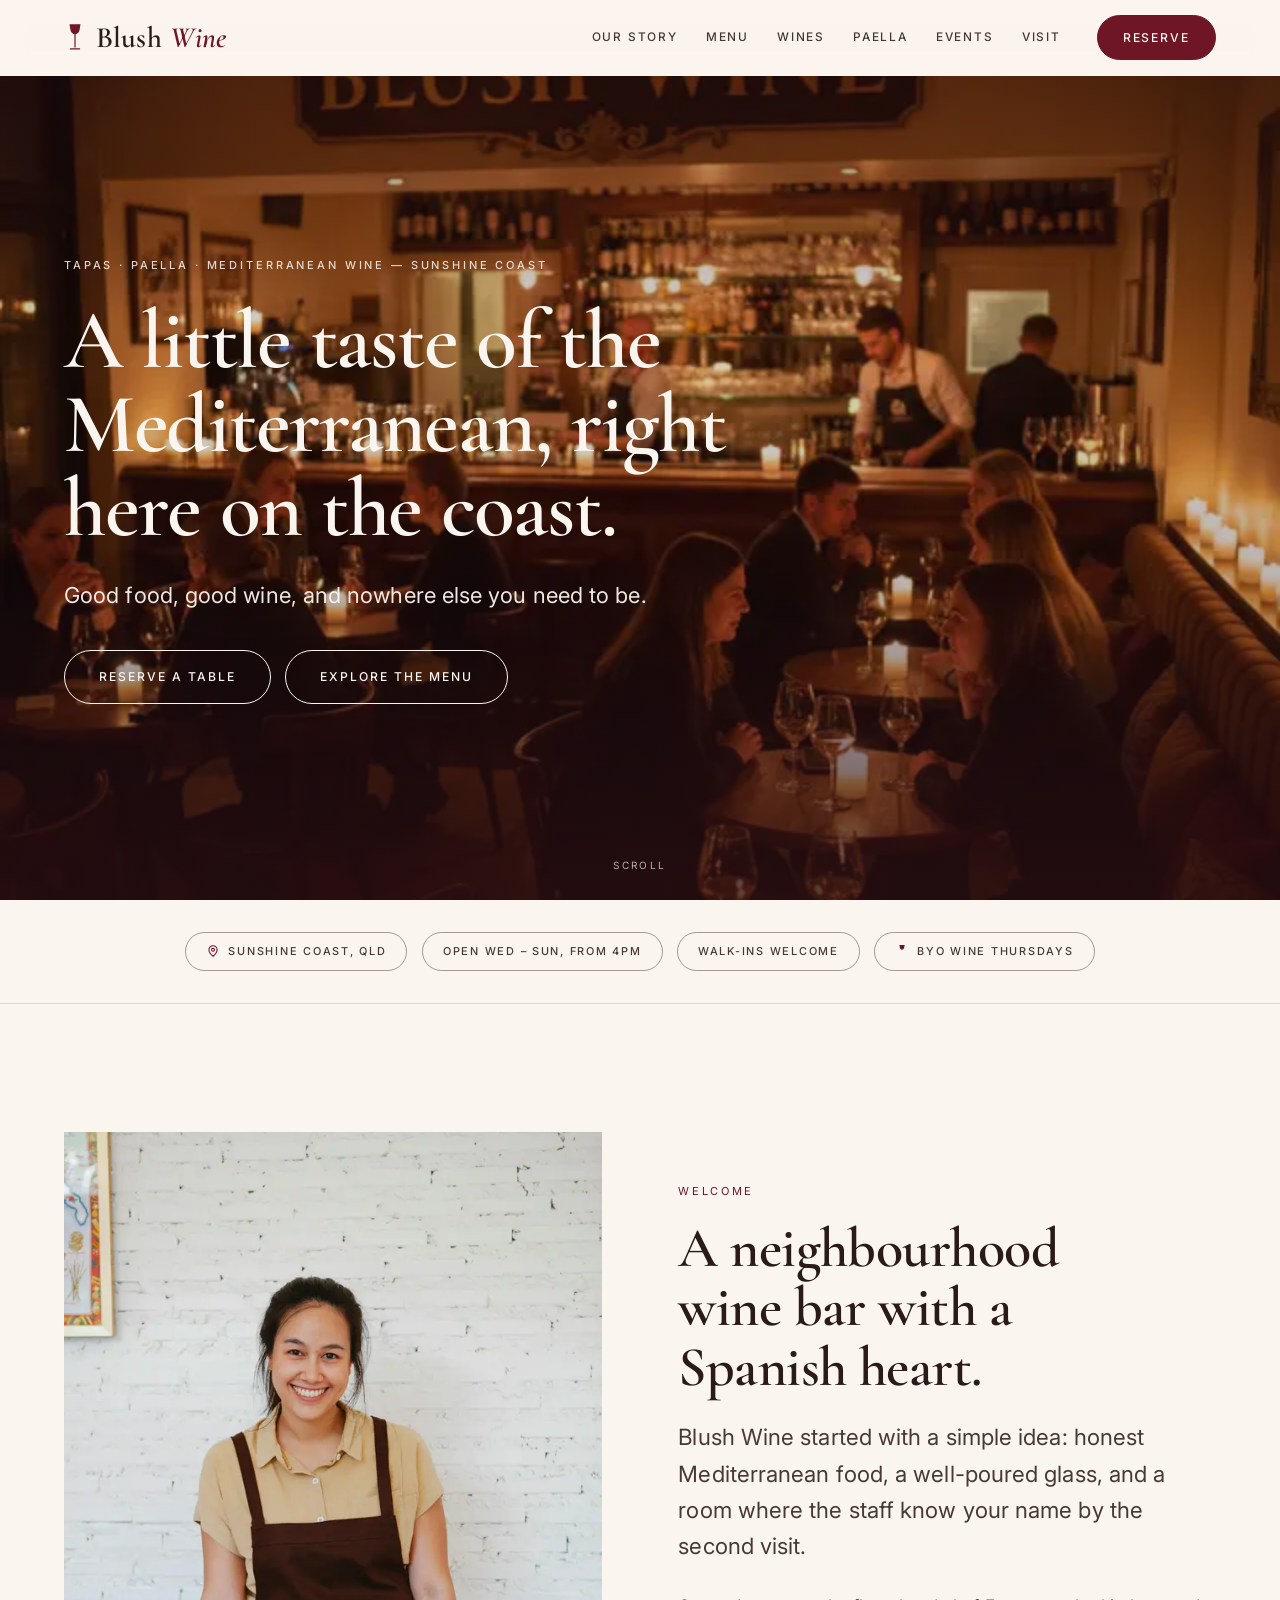
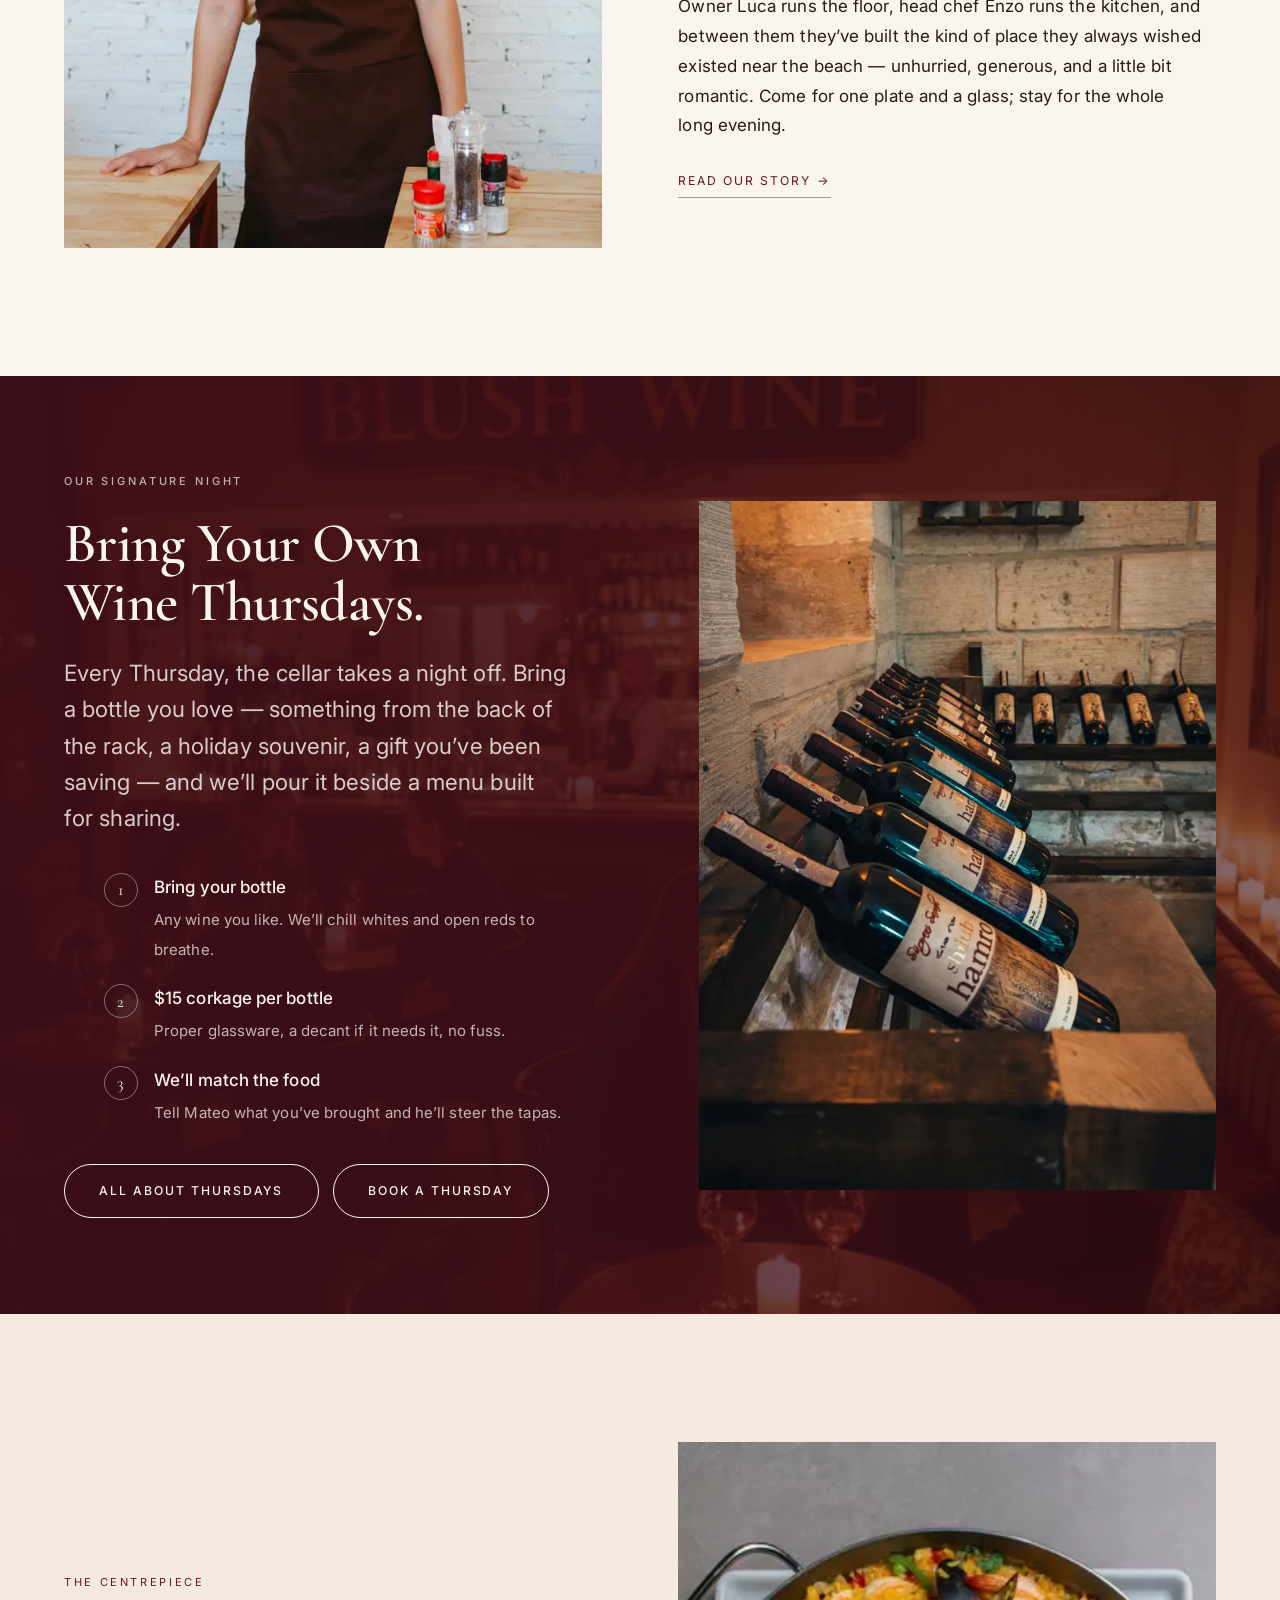
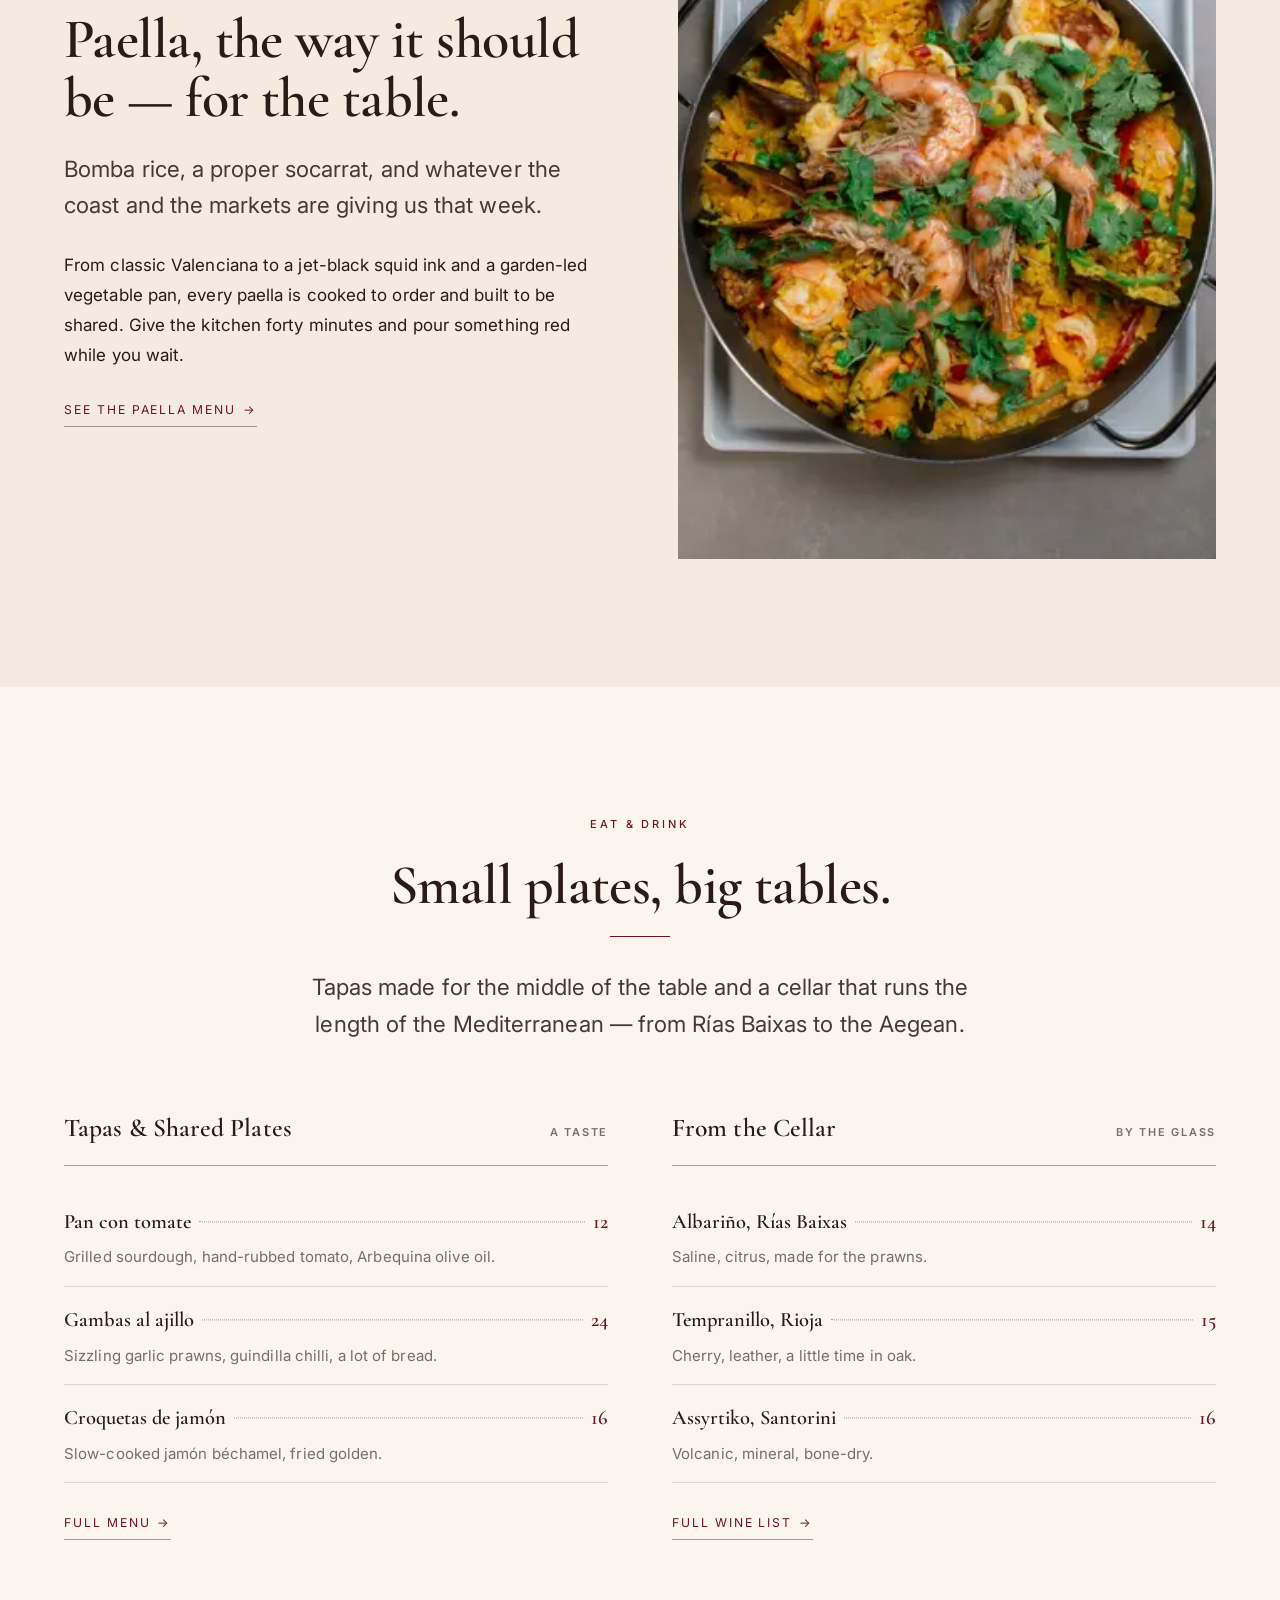
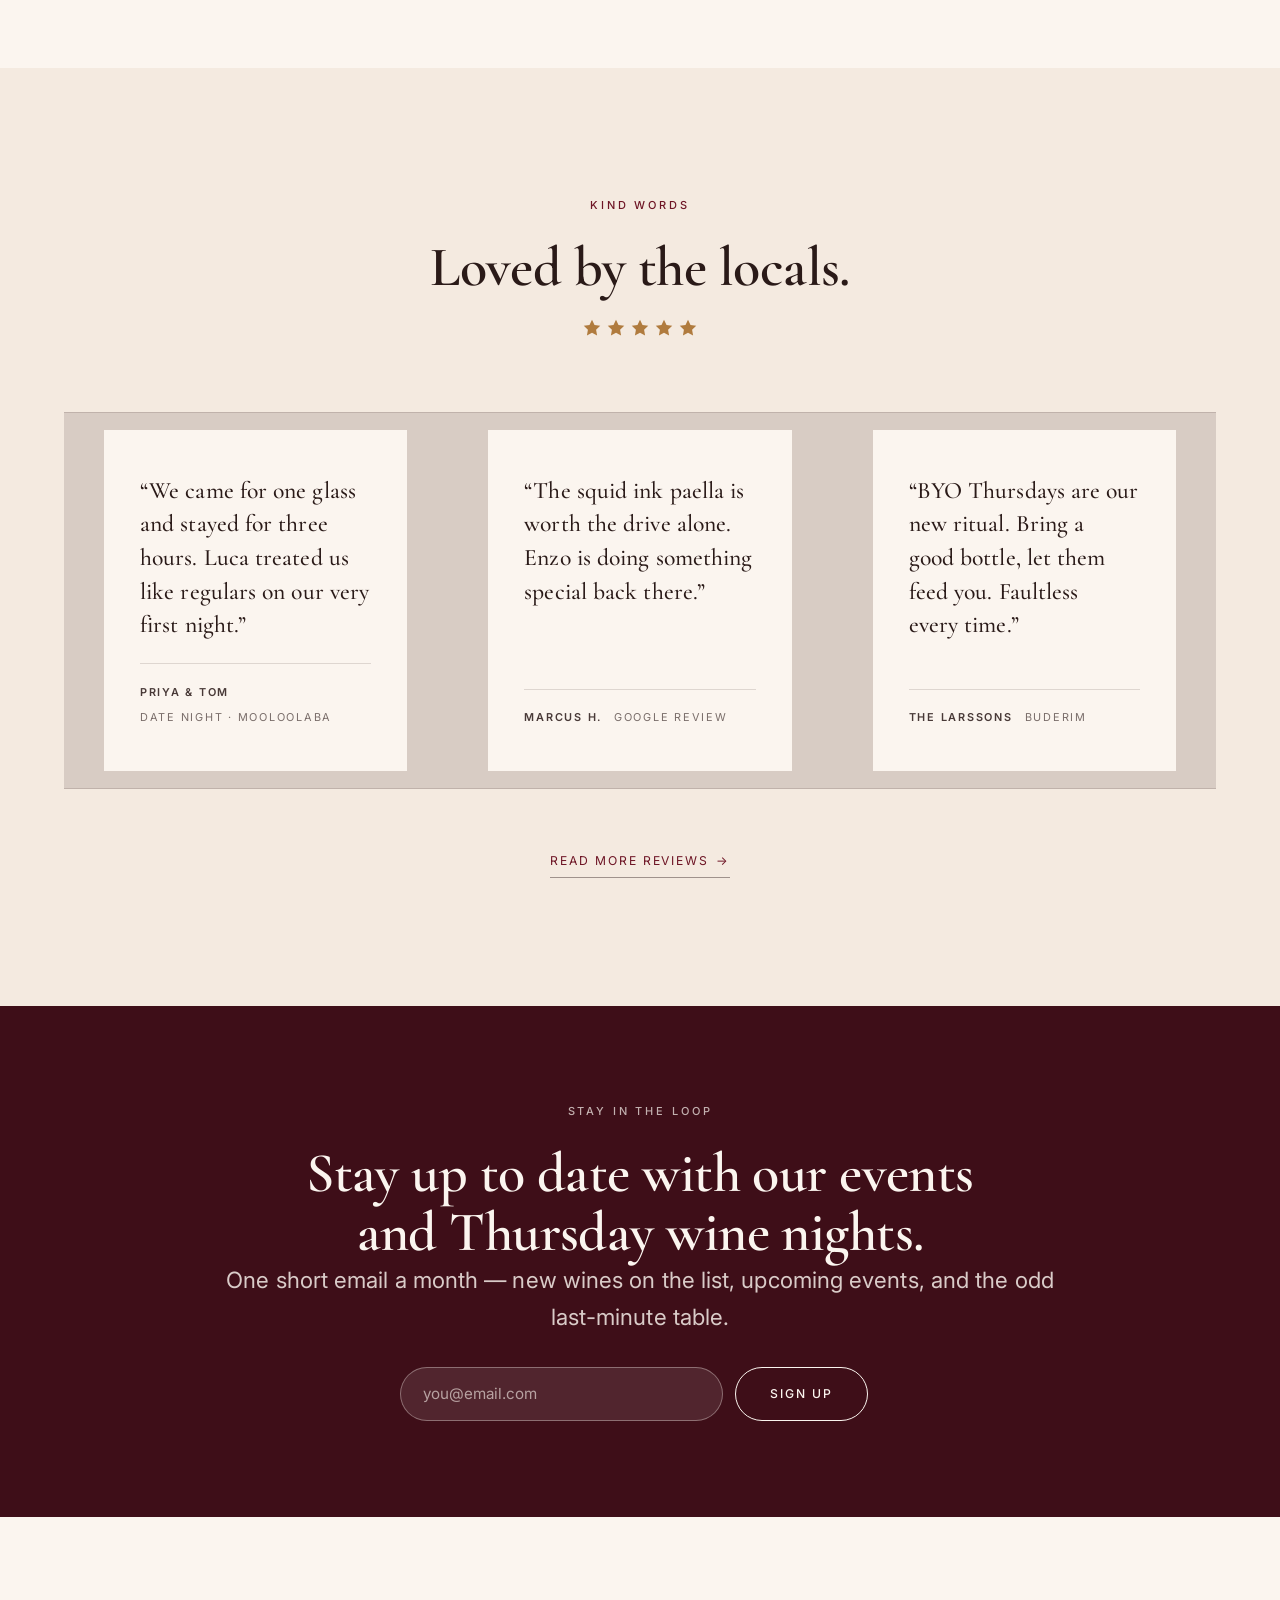
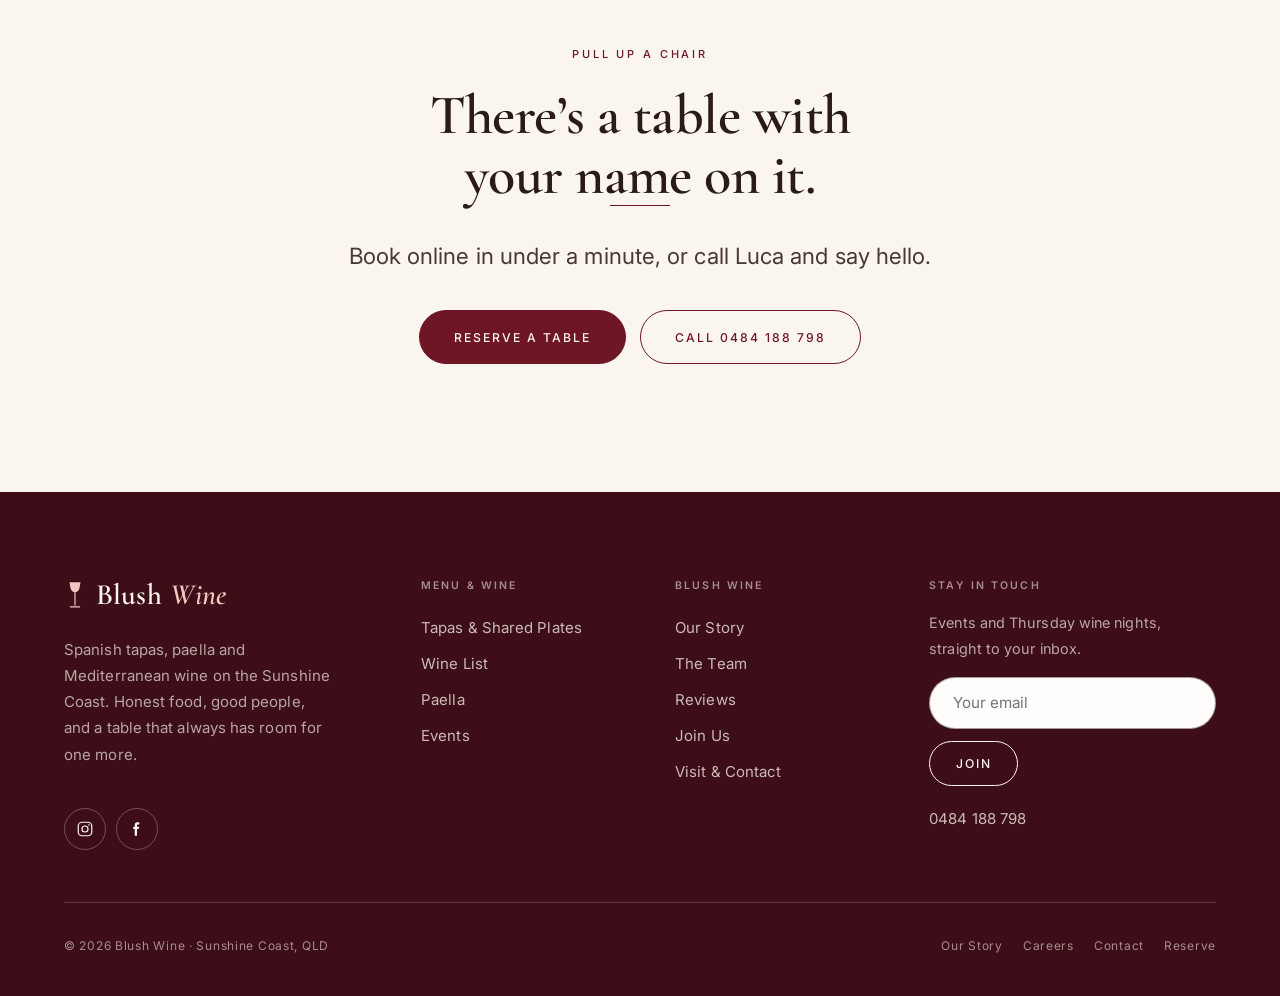
==== index.html @ fc41ee08 "Initial commit" ====
<!DOCTYPE html>
<html lang="en-AU">
<head>
<meta charset="utf-8">
<meta name="viewport" content="width=device-width, initial-scale=1">

<title>Blush Wine | Spanish Tapas, Paella &amp; Mediterranean Wine Bar — Sunshine Coast</title>
<meta name="description" content="Blush Wine is a Spanish tapas and paella wine bar on the Sunshine Coast, pouring Mediterranean wines. Long lunches, slow evenings, and Bring Your Own Wine Thursdays. Reserve a table.">
<meta name="keywords" content="Blush Wine, Spanish tapas Sunshine Coast, paella, wine bar, Mediterranean wine, BYO Thursdays, tapas bar">
<link rel="canonical" href="https://www.blushwine.com.au/">
<meta name="robots" content="index, follow, max-image-preview:large">
<meta name="theme-color" content="#FBF5EF">
<meta name="geo.region" content="AU-QLD">
<meta name="geo.placename" content="Sunshine Coast">

<meta property="og:type" content="restaurant">
<meta property="og:locale" content="en_AU">
<meta property="og:site_name" content="Blush Wine">
<meta property="og:title" content="Blush Wine | Spanish Tapas &amp; Mediterranean Wine — Sunshine Coast">
<meta property="og:description" content="Spanish tapas, paella and Mediterranean wine on the Sunshine Coast. Home of Bring Your Own Wine Thursdays.">
<meta property="og:url" content="https://www.blushwine.com.au/">
<meta property="og:image" content="https://www.blushwine.com.au/images/blushwine.webp">
<meta name="twitter:card" content="summary_large_image">

<link rel="icon" href="data:image/svg+xml,%3Csvg xmlns='http://www.w3.org/2000/svg' viewBox='0 0 32 32'%3E%3Crect width='32' height='32' fill='%236E1626'/%3E%3Ctext x='16' y='22' font-family='Georgia,serif' font-size='18' font-style='italic' fill='%23FBF5EF' text-anchor='middle'%3EB%3C/text%3E%3C/svg%3E">

<link rel="preconnect" href="https://fonts.googleapis.com">
<link rel="preconnect" href="https://fonts.gstatic.com" crossorigin>
<link rel="stylesheet" href="https://fonts.googleapis.com/css2?family=Cormorant+Garamond:ital,wght@0,400;0,500;0,600;1,500;1,600&family=Inter:wght@300;400;500&display=swap">
<link rel="stylesheet" href="css/style.css?v=1">
<link rel="preload" as="image" href="images/blushwine.webp">

<script type="application/ld+json">
{
  "@context": "https://schema.org",
  "@type": "Restaurant",
  "@id": "https://www.blushwine.com.au/#restaurant",
  "name": "Blush Wine",
  "description": "Spanish tapas and paella wine bar specialising in Mediterranean wines, on the Sunshine Coast.",
  "url": "https://www.blushwine.com.au/",
  "image": "https://www.blushwine.com.au/images/blushwine.webp",
  "servesCuisine": ["Spanish", "Tapas", "Mediterranean"],
  "telephone": "+61484188798",
  "priceRange": "$$",
  "acceptsReservations": "True",
  "address": {
    "@type": "PostalAddress",
    "addressLocality": "Sunshine Coast",
    "addressRegion": "QLD",
    "addressCountry": "AU"
  },
  "openingHoursSpecification": [
    { "@type": "OpeningHoursSpecification", "dayOfWeek": ["Wednesday","Thursday","Friday","Saturday","Sunday"], "opens": "16:00", "closes": "22:00" }
  ],
  "founder": { "@type": "Person", "name": "Luca" },
  "employee": [
    { "@type": "Person", "name": "Enzo", "jobTitle": "Head Chef" },
    { "@type": "Person", "name": "Mateo", "jobTitle": "Head Bartender & Sommelier" }
  ]
}
</script>
</head>
<body>

<a class="skip-link" href="#main">Skip to content</a>

<header class="header" data-header>
  <div class="header__inner">
    <a class="brand" href="index.html" aria-label="Blush Wine — home">
      <svg class="brand__glass" viewBox="0 0 24 32" fill="none" aria-hidden="true">
        <path d="M6 2h12l-1 6c-.6 3-2.6 5-5 5s-4.4-2-5-5L6 2z" fill="currentColor"/>
        <path d="M12 13v14M7 29h10" stroke="currentColor" stroke-width="1.3" stroke-linecap="round"/>
      </svg>
      <span class="brand__word">Blush <em>Wine</em></span>
    </a>
    <nav class="nav" aria-label="Primary">
      <a class="nav__link" href="story.html">Our Story</a>
      <a class="nav__link" href="menu.html">Menu</a>
      <a class="nav__link" href="wines.html">Wines</a>
      <a class="nav__link" href="paella.html">Paella</a>
      <a class="nav__link" href="events.html">Events</a>
      <a class="nav__link" href="contact.html">Visit</a>
      <a class="btn btn--solid btn--sm nav__cta" href="book.html">Reserve</a>
    </nav>
    <button class="burger" type="button" data-burger aria-expanded="false" aria-controls="drawer" aria-label="Open menu"><span></span><span></span><span></span></button>
  </div>
</header>

<div class="drawer" id="drawer" data-drawer aria-hidden="true">
  <nav class="drawer__nav" aria-label="Mobile navigation">
    <a class="drawer__link" href="index.html" aria-current="page">Home</a>
    <a class="drawer__link" href="story.html">Our Story</a>
    <a class="drawer__link" href="menu.html">Menu</a>
    <a class="drawer__link" href="wines.html">Wines</a>
    <a class="drawer__link" href="paella.html">Paella</a>
    <a class="drawer__link" href="events.html">Events</a>
    <a class="drawer__link" href="team.html">Team</a>
    <a class="drawer__link" href="reviews.html">Reviews</a>
    <a class="drawer__link" href="contact.html">Visit &amp; Contact</a>
    <a class="drawer__link" href="book.html">Reserve a table</a>
  </nav>
  <div class="drawer__foot">
    <a class="btn btn--solid" href="book.html">Reserve a table</a>
    <p class="drawer__meta">0484 188 798 · Sunshine Coast, QLD</p>
  </div>
</div>

<main id="main">

  <!-- HERO -->
  <section class="hero">
    <div class="hero__media"><img src="images/blushwine.webp" alt="The warm, candle-lit interior of Blush Wine on the Sunshine Coast" fetchpriority="high"></div>
    <div class="hero__veil"></div>
    <div class="hero__inner">
      <div class="wrap">
        <span class="eyebrow" data-reveal>Tapas · Paella · Mediterranean Wine — Sunshine Coast</span>
        <h1 class="h-display hero__title" data-reveal data-reveal-delay="80">A little taste of the Mediterranean, right here on the coast.</h1>
        <p class="hero__text" data-reveal data-reveal-delay="160">Good food, good wine, and nowhere else you need to be.</p>
        <div class="btn-row" data-reveal data-reveal-delay="240">
          <a class="btn btn--light" href="book.html">Reserve a table</a>
          <a class="btn btn--light" href="menu.html">Explore the menu</a>
        </div>
      </div>
    </div>
    <span class="hero__scroll">Scroll</span>
  </section>

  <!-- RIBBON -->
  <div class="ribbon">
    <div class="wrap">
      <ul class="ribbon__list">
        <li class="pill"><svg viewBox="0 0 24 24" fill="none" stroke="currentColor" stroke-width="1.8"><path d="M12 21s-7-5.7-7-11a7 7 0 0 1 14 0c0 5.3-7 11-7 11z"/><circle cx="12" cy="10" r="2.5"/></svg>Sunshine Coast, QLD</li>
        <li class="pill">Open Wed – Sun, from 4pm</li>
        <li class="pill">Walk-ins welcome</li>
        <li class="pill"><svg viewBox="0 0 24 32" fill="currentColor" aria-hidden="true"><path d="M6 2h12l-1 6c-.6 3-2.6 5-5 5s-4.4-2-5-5L6 2z"/></svg>BYO Wine Thursdays</li>
      </ul>
    </div>
  </div>

  <!-- INTRO EDITORIAL -->
  <section class="section">
    <div class="wrap">
      <div class="editorial">
        <div class="editorial__media" data-reveal><img src="images/avafoh.webp" alt="A relaxed evening service at Blush Wine, glasses poured and plates shared"></div>
        <div class="editorial__body" data-reveal data-reveal-delay="120">
          <span class="editorial__index">Welcome</span>
          <h2 class="h-section">A neighbourhood wine bar with a Spanish heart.</h2>
          <p class="lead">Blush Wine started with a simple idea: honest Mediterranean food, a well-poured glass, and a room where the staff know your name by the second visit.</p>
          <p>Owner Luca runs the floor, head chef Enzo runs the kitchen, and between them they’ve built the kind of place they always wished existed near the beach — unhurried, generous, and a little bit romantic. Come for one plate and a glass; stay for the whole long evening.</p>
          <p style="margin-top:1.5rem"><a class="tlink" href="story.html">Read our story <span class="arrow">→</span></a></p>
        </div>
      </div>
    </div>
  </section>

  <!-- THURSDAY BAND -->
  <section class="band">
    <div class="band__media"><img src="images/blushwine.webp" alt=""></div>
    <div class="band__veil"></div>
    <div class="wrap band__inner">
      <div class="feature-split">
        <div class="feature-split__body" data-reveal>
          <span class="eyebrow">Our signature night</span>
          <h2 class="h-section">Bring Your Own Wine Thursdays.</h2>
          <p class="lead">Every Thursday, the cellar takes a night off. Bring a bottle you love — something from the back of the rack, a holiday souvenir, a gift you’ve been saving — and we’ll pour it beside a menu built for sharing.</p>
          <ol class="how">
            <li><span class="how__n">1</span><span class="how__t"><strong>Bring your bottle</strong><span>Any wine you like. We’ll chill whites and open reds to breathe.</span></span></li>
            <li><span class="how__n">2</span><span class="how__t"><strong>$15 corkage per bottle</strong><span>Proper glassware, a decant if it needs it, no fuss.</span></span></li>
            <li><span class="how__n">3</span><span class="how__t"><strong>We’ll match the food</strong><span>Tell Mateo what you’ve brought and he’ll steer the tapas.</span></span></li>
          </ol>
          <div class="btn-row" style="margin-top:2.25rem"><a class="btn btn--light" href="events.html">All about Thursdays</a><a class="btn btn--light" href="book.html">Book a Thursday</a></div>
        </div>
        <div data-reveal data-reveal-delay="120">
          <div class="editorial__media"><img src="images/wineoptions.webp" alt="A selection of Mediterranean wines by the glass and bottle at Blush Wine" style="aspect-ratio:3/4;object-fit:cover"></div>
        </div>
      </div>
    </div>
  </section>

  <!-- PAELLA EDITORIAL -->
  <section class="section section--sink">
    <div class="wrap">
      <div class="editorial editorial--flip">
        <div class="editorial__media" data-reveal><img src="images/spanishpaella.webp" alt="A pan of golden Spanish paella fresh from the fire at Blush Wine"></div>
        <div class="editorial__body" data-reveal data-reveal-delay="120">
          <span class="editorial__index">The centrepiece</span>
          <h2 class="h-section">Paella, the way it should be — for the table.</h2>
          <p class="lead">Bomba rice, a proper socarrat, and whatever the coast and the markets are giving us that week.</p>
          <p>From classic Valenciana to a jet-black squid ink and a garden-led vegetable pan, every paella is cooked to order and built to be shared. Give the kitchen forty minutes and pour something red while you wait.</p>
          <p style="margin-top:1.5rem"><a class="tlink" href="paella.html">See the paella menu <span class="arrow">→</span></a></p>
        </div>
      </div>
    </div>
  </section>

  <!-- MENU + WINE TEASER -->
  <section class="section">
    <div class="wrap">
      <div class="sec-head sec-head--center" data-reveal>
        <span class="eyebrow">Eat &amp; drink</span>
        <h2 class="h-section">Small plates, big tables.</h2>
        <hr class="rule">
        <p class="lead" style="margin-inline:auto">Tapas made for the middle of the table and a cellar that runs the length of the Mediterranean — from Rías Baixas to the Aegean.</p>
      </div>
      <div class="menu-cols">
        <div data-reveal>
          <div class="menu-group__head">Tapas &amp; Shared Plates <span class="menu-group__note">A taste</span></div>
          <div class="dish"><div class="dish__top"><span class="dish__name">Pan con tomate</span><span class="dish__dots"></span><span class="dish__price">12</span></div><p class="dish__desc">Grilled sourdough, hand-rubbed tomato, Arbequina olive oil.</p></div>
          <div class="dish"><div class="dish__top"><span class="dish__name">Gambas al ajillo</span><span class="dish__dots"></span><span class="dish__price">24</span></div><p class="dish__desc">Sizzling garlic prawns, guindilla chilli, a lot of bread.</p></div>
          <div class="dish"><div class="dish__top"><span class="dish__name">Croquetas de jamón</span><span class="dish__dots"></span><span class="dish__price">16</span></div><p class="dish__desc">Slow-cooked jamón béchamel, fried golden.</p></div>
          <p style="margin-top:1.5rem"><a class="tlink" href="menu.html">Full menu <span class="arrow">→</span></a></p>
        </div>
        <div data-reveal data-reveal-delay="120">
          <div class="menu-group__head">From the Cellar <span class="menu-group__note">By the glass</span></div>
          <div class="dish"><div class="dish__top"><span class="dish__name">Albariño, Rías Baixas</span><span class="dish__dots"></span><span class="dish__price">14</span></div><p class="dish__desc">Saline, citrus, made for the prawns.</p></div>
          <div class="dish"><div class="dish__top"><span class="dish__name">Tempranillo, Rioja</span><span class="dish__dots"></span><span class="dish__price">15</span></div><p class="dish__desc">Cherry, leather, a little time in oak.</p></div>
          <div class="dish"><div class="dish__top"><span class="dish__name">Assyrtiko, Santorini</span><span class="dish__dots"></span><span class="dish__price">16</span></div><p class="dish__desc">Volcanic, mineral, bone-dry.</p></div>
          <p style="margin-top:1.5rem"><a class="tlink" href="wines.html">Full wine list <span class="arrow">→</span></a></p>
        </div>
      </div>
    </div>
  </section>

  <!-- REVIEWS TEASER -->
  <section class="section section--sink">
    <div class="wrap">
      <div class="sec-head sec-head--center" data-reveal>
        <span class="eyebrow">Kind words</span>
        <h2 class="h-section">Loved by the locals.</h2>
        <div class="stars" aria-label="Rated 4.9 out of 5" style="justify-content:center">
          <svg viewBox="0 0 24 24" fill="currentColor"><path d="M12 2l3 6.3 6.9.9-5 4.8 1.2 6.9L12 17.8 5.9 20.9 7.1 14l-5-4.8 6.9-.9z"/></svg>
          <svg viewBox="0 0 24 24" fill="currentColor"><path d="M12 2l3 6.3 6.9.9-5 4.8 1.2 6.9L12 17.8 5.9 20.9 7.1 14l-5-4.8 6.9-.9z"/></svg>
          <svg viewBox="0 0 24 24" fill="currentColor"><path d="M12 2l3 6.3 6.9.9-5 4.8 1.2 6.9L12 17.8 5.9 20.9 7.1 14l-5-4.8 6.9-.9z"/></svg>
          <svg viewBox="0 0 24 24" fill="currentColor"><path d="M12 2l3 6.3 6.9.9-5 4.8 1.2 6.9L12 17.8 5.9 20.9 7.1 14l-5-4.8 6.9-.9z"/></svg>
          <svg viewBox="0 0 24 24" fill="currentColor"><path d="M12 2l3 6.3 6.9.9-5 4.8 1.2 6.9L12 17.8 5.9 20.9 7.1 14l-5-4.8 6.9-.9z"/></svg>
        </div>
      </div>
      <div class="reviews">
        <blockquote class="review" data-reveal>
          <p class="review__text">“We came for one glass and stayed for three hours. Luca treated us like regulars on our very first night.”</p>
          <div class="review__meta"><strong>Priya &amp; Tom</strong><span>Date night · Mooloolaba</span></div>
        </blockquote>
        <blockquote class="review" data-reveal data-reveal-delay="100">
          <p class="review__text">“The squid ink paella is worth the drive alone. Enzo is doing something special back there.”</p>
          <div class="review__meta"><strong>Marcus H.</strong><span>Google review</span></div>
        </blockquote>
        <blockquote class="review" data-reveal data-reveal-delay="200">
          <p class="review__text">“BYO Thursdays are our new ritual. Bring a good bottle, let them feed you. Faultless every time.”</p>
          <div class="review__meta"><strong>The Larssons</strong><span>Buderim</span></div>
        </blockquote>
      </div>
      <div style="text-align:center;margin-top:clamp(2.5rem,5vw,3.5rem)" data-reveal><a class="tlink" href="reviews.html">Read more reviews <span class="arrow">→</span></a></div>
    </div>
  </section>

  <!-- NEWSLETTER BAND -->
  <section class="band">
    <div class="wrap band__inner">
      <div class="newsletter" data-reveal>
        <span class="eyebrow">Stay in the loop</span>
        <h2 class="h-section">Stay up to date with our events and Thursday wine nights.</h2>
        <p class="lead" style="margin-inline:auto">One short email a month — new wines on the list, upcoming events, and the odd last-minute table.</p>
        <form class="newsletter__form" data-newsletter novalidate>
          <input type="email" required placeholder="you@email.com" aria-label="Email address">
          <button class="btn btn--light" type="submit">Sign up</button>
          <p class="newsletter__msg" data-newsletter-msg role="status"></p>
        </form>
      </div>
    </div>
  </section>

  <!-- FINAL CTA -->
  <section class="section cta-final">
    <div class="wrap wrap--narrow" data-reveal>
      <span class="eyebrow">Pull up a chair</span>
      <h2 class="h-section">There’s a table with your name on it.</h2>
      <hr class="rule" style="margin-inline:auto">
      <p class="lead" style="margin-inline:auto;margin-bottom:2.25rem">Book online in under a minute, or call Luca and say hello.</p>
      <div class="btn-row"><a class="btn btn--solid" href="book.html">Reserve a table</a><a class="btn" href="tel:0484188798">Call 0484 188 798</a></div>
    </div>
  </section>

</main>

<footer class="footer">
  <div class="wrap">
    <div class="footer__top">
      <div class="footer__brand">
        <a class="brand" href="index.html" aria-label="Blush Wine — home">
          <svg class="brand__glass" viewBox="0 0 24 32" fill="none" aria-hidden="true"><path d="M6 2h12l-1 6c-.6 3-2.6 5-5 5s-4.4-2-5-5L6 2z" fill="currentColor"/><path d="M12 13v14M7 29h10" stroke="currentColor" stroke-width="1.3" stroke-linecap="round"/></svg>
          <span class="brand__word">Blush <em>Wine</em></span>
        </a>
        <p>Spanish tapas, paella and Mediterranean wine on the Sunshine Coast. Honest food, good people, and a table that always has room for one more.</p>
        <div class="socials" style="margin-top:1.35rem">
          <a href="https://instagram.com/blushwine" target="_blank" rel="noopener" aria-label="Blush Wine on Instagram"><svg viewBox="0 0 24 24" fill="none" stroke="currentColor" stroke-width="1.6"><rect x="3" y="3" width="18" height="18" rx="5"/><circle cx="12" cy="12" r="4"/><circle cx="17.3" cy="6.7" r="1.1" fill="currentColor" stroke="none"/></svg></a>
          <a href="https://facebook.com/blushwine" target="_blank" rel="noopener" aria-label="Blush Wine on Facebook"><svg viewBox="0 0 24 24" fill="currentColor"><path d="M15 3h-2.5C10 3 9 4.6 9 6.5V9H7v3h2v9h3v-9h2.4l.6-3H12V6.8c0-.6.3-.8.9-.8H15V3z"/></svg></a>
        </div>
      </div>
      <div class="footer__col">
        <h2>Menu &amp; Wine</h2>
        <ul>
          <li><a href="menu.html">Tapas &amp; Shared Plates</a></li>
          <li><a href="wines.html">Wine List</a></li>
          <li><a href="paella.html">Paella</a></li>
          <li><a href="events.html">Events</a></li>
        </ul>
      </div>
      <div class="footer__col">
        <h2>Blush Wine</h2>
        <ul>
          <li><a href="story.html">Our Story</a></li>
          <li><a href="team.html">The Team</a></li>
          <li><a href="reviews.html">Reviews</a></li>
          <li><a href="careers.html">Join Us</a></li>
          <li><a href="contact.html">Visit &amp; Contact</a></li>
        </ul>
      </div>
      <div class="footer__col">
        <h2>Stay in touch</h2>
        <p style="color:rgba(251,245,239,0.66);font-size:0.9rem;margin-bottom:1rem">Events and Thursday wine nights, straight to your inbox.</p>
        <form class="newsletter__form" data-newsletter novalidate style="margin:0;max-width:none;justify-content:flex-start">
          <input type="email" required placeholder="Your email" aria-label="Email address">
          <button class="btn btn--light btn--sm" type="submit">Join</button>
          <p class="newsletter__msg" data-newsletter-msg role="status"></p>
        </form>
        <p style="margin-top:1.25rem"><a href="tel:0484188798">0484 188 798</a></p>
      </div>
    </div>
    <div class="footer__bottom">
      <span>© 2026 Blush Wine · Sunshine Coast, QLD</span>
      <ul>
        <li><a href="story.html">Our Story</a></li>
        <li><a href="careers.html">Careers</a></li>
        <li><a href="contact.html">Contact</a></li>
        <li><a href="book.html">Reserve</a></li>
      </ul>
    </div>
  </div>
</footer>

<script src="js/main.js"></script>
</body>
</html>
---- css/style.css ----
/* ==========================================================================
   Blush Wine — Sunshine Coast
   Editorial / magazine design system.
   Ground: warm blush-cream. Ink: deep espresso. Accent: deep wine burgundy.
   Display: Cormorant Garamond (serif). Body: Inter (sans).
   ========================================================================== */

/* --------------------------------------------------------------- Tokens -- */
:root {
  --bg:            #FBF5EF;   /* warm blush cream */
  --bg-sink:       #F4EAE0;   /* raised / alternating band */
  --card:          #FFFDFB;

  --ink:           #2A1A18;   /* warm espresso — body/headlines */
  --ink-soft:      rgba(42, 26, 24, 0.86);
  --ink-mute:      rgba(42, 26, 24, 0.62);

  --wine:          #6E1626;   /* deep burgundy — primary accent */
  --wine-deep:     #3E0E18;   /* footer / dark bands */
  --wine-soft:     rgba(110, 22, 38, 0.90);
  --gold:          #B07B3E;   /* restrained warm secondary */

  --line:          rgba(42, 26, 24, 0.14);
  --line-strong:   rgba(42, 26, 24, 0.42);
  --veil:          251, 245, 239;

  --font-display: 'Cormorant Garamond', 'Georgia', 'Times New Roman', serif;
  --font-body:    'Inter', 'Segoe UI', -apple-system, BlinkMacSystemFont, Helvetica, Arial, sans-serif;

  --header-h: 62px;
  --gutter: clamp(1.25rem, 5vw, 4rem);
  --measure: 1280px;

  --space-section: clamp(4.5rem, 10vw, 9rem);
  --space-block:   clamp(2.5rem, 6vw, 5rem);

  --ease: cubic-bezier(0.22, 0.61, 0.36, 1);
}

@media (min-width: 900px) {
  :root { --header-h: 76px; }
}

/* ---------------------------------------------------------------- Reset -- */
*, *::before, *::after { box-sizing: border-box; }

html { -webkit-text-size-adjust: 100%; scroll-behavior: smooth; }

body {
  margin: 0;
  background: var(--bg);
  color: var(--ink);
  font-family: var(--font-body);
  font-weight: 400;
  font-size: clamp(1rem, 0.96rem + 0.2vw, 1.0625rem);
  line-height: 1.75;
  letter-spacing: 0.005em;
  -webkit-font-smoothing: antialiased;
  -moz-osx-font-smoothing: grayscale;
  overflow-x: hidden;
}

img, svg, iframe { display: block; max-width: 100%; }
img { height: auto; }

/* Establish a BFC so a first child's top margin (e.g. the hero's header offset)
   applies as spacing instead of collapsing through to the page. */
main { display: flow-root; }

h1, h2, h3, h4 {
  font-family: var(--font-display);
  font-weight: 600;
  line-height: 1.06;
  letter-spacing: -0.01em;
  margin: 0;
  text-wrap: balance;
}

p { margin: 0 0 1.25em; text-wrap: pretty; }
p:last-child { margin-bottom: 0; }

a { color: inherit; }
ul { margin: 0; padding: 0; list-style: none; }
button { font: inherit; color: inherit; }

:focus-visible { outline: 2px solid var(--wine); outline-offset: 3px; border-radius: 2px; }
::selection { background: var(--wine); color: var(--bg); }

/* ------------------------------------------------------------- Utility --- */
.wrap { width: 100%; max-width: var(--measure); margin-inline: auto; padding-inline: var(--gutter); }
.wrap--narrow { max-width: 860px; }
.wrap--mid { max-width: 1040px; }

.section { padding-block: var(--space-section); }
.section--sink { background: var(--bg-sink); }
.section--tight { padding-block: var(--space-block); }

.skip-link {
  position: absolute; left: 1rem; top: -100px; z-index: 200;
  background: var(--wine); color: var(--bg);
  padding: 0.75rem 1.25rem; font-size: 0.8rem; letter-spacing: 0.14em;
  text-transform: uppercase; text-decoration: none; transition: top 0.2s var(--ease);
}
.skip-link:focus { top: 1rem; }

.visually-hidden {
  position: absolute !important; width: 1px; height: 1px;
  padding: 0; margin: -1px; overflow: hidden; clip: rect(0 0 0 0);
  white-space: nowrap; border: 0;
}

/* ------------------------------------------------------------ Typography -- */
.eyebrow {
  font-family: var(--font-body);
  font-size: 0.6875rem; font-weight: 500; letter-spacing: 0.26em;
  text-transform: uppercase; color: var(--wine); margin: 0 0 1.4rem; display: block;
}

.h-display { font-size: clamp(2.875rem, 1.2rem + 5.8vw, 5.25rem); font-weight: 600; letter-spacing: -0.015em; line-height: 1.0; }
.h-page    { font-size: clamp(2.6rem, 1.6rem + 4.2vw, 5rem); letter-spacing: -0.01em; }
.h-section { font-size: clamp(2.1rem, 1.3rem + 2.8vw, 3.5rem); letter-spacing: -0.01em; }
.h-card    { font-size: clamp(1.5rem, 1.2rem + 1vw, 2rem); font-weight: 600; }

.lead {
  font-size: clamp(1.125rem, 1rem + 0.5vw, 1.4rem);
  font-weight: 400; line-height: 1.62; color: var(--ink-soft); max-width: 60ch;
}
.serif-lead {
  font-family: var(--font-display); font-weight: 500;
  font-size: clamp(1.4rem, 1.1rem + 1.4vw, 2rem); line-height: 1.4;
  letter-spacing: -0.005em; color: var(--ink); max-width: 30ch;
}

.rule { width: 60px; height: 1px; background: var(--wine); border: 0; margin: 0 0 2rem; }

/* --------------------------------------------------------------- Buttons -- */
.btn {
  --btn-ink: var(--wine);
  display: inline-flex; align-items: center; justify-content: center; gap: 0.7em;
  min-height: 52px; padding: 0.95rem 2.15rem;
  border: 1px solid var(--btn-ink); border-radius: 999px;
  background: transparent; color: var(--btn-ink);
  font-family: var(--font-body); font-size: 0.76rem; font-weight: 500;
  letter-spacing: 0.16em; text-transform: uppercase; text-decoration: none;
  cursor: pointer;
  transition: background-color 0.35s var(--ease), color 0.35s var(--ease),
              border-color 0.35s var(--ease), transform 0.35s var(--ease);
}
.btn:hover, .btn:focus-visible { background: var(--btn-ink); color: var(--bg); transform: translateY(-1px); }

.btn--solid { background: var(--wine); color: var(--bg); }
.btn--solid:hover, .btn--solid:focus-visible { background: transparent; color: var(--wine); }

.btn--light { --btn-ink: #FBF5EF; }
.btn--light:hover, .btn--light:focus-visible { background: var(--bg); color: var(--wine); }

.btn--sm { min-height: 44px; padding: 0.7rem 1.6rem; }

.btn-row { display: flex; flex-wrap: wrap; gap: 0.875rem; }

.tlink {
  display: inline-flex; align-items: center; gap: 0.55em; text-decoration: none;
  font-size: 0.76rem; letter-spacing: 0.16em; text-transform: uppercase;
  padding-bottom: 0.35rem; border-bottom: 1px solid var(--line-strong);
  transition: border-color 0.3s var(--ease), gap 0.3s var(--ease); color: var(--wine);
}
.tlink:hover, .tlink:focus-visible { border-color: var(--wine); gap: 0.9em; }
.tlink .arrow { transition: transform 0.3s var(--ease); }
.tlink:hover .arrow { transform: translateX(3px); }

/* ------------------------------------------------------------- Brand mark - */
.brand { text-decoration: none; display: inline-flex; align-items: center; gap: 0.6rem; line-height: 1; }
.brand__glass { width: 22px; height: 30px; flex: none; color: var(--wine); }
.brand__word {
  font-family: var(--font-display); font-weight: 600;
  font-size: clamp(1.5rem, 1.2rem + 0.8vw, 1.85rem);
  letter-spacing: 0.01em; color: var(--ink); display: inline-flex; align-items: baseline; gap: 0.28em;
}
.brand__word em { font-style: italic; color: var(--wine); font-weight: 600; }

/* ---------------------------------------------------------------- Header -- */
.header {
  position: fixed; inset: 0 0 auto 0; z-index: 100; height: var(--header-h);
  display: flex; align-items: center;
  background: rgba(var(--veil), 0.82);
  backdrop-filter: saturate(180%) blur(14px); -webkit-backdrop-filter: saturate(180%) blur(14px);
  border-bottom: 1px solid transparent;
  transition: border-color 0.4s var(--ease), background-color 0.4s var(--ease);
}
.header.is-stuck { border-bottom-color: var(--line); background: rgba(var(--veil), 0.95); }
.header__inner {
  width: 100%; max-width: var(--measure); margin-inline: auto; padding-inline: var(--gutter);
  display: flex; align-items: center; justify-content: space-between; gap: 2rem;
}

.nav { display: none; }
@media (min-width: 1040px) { .nav { display: flex; align-items: center; gap: clamp(1.25rem, 2.2vw, 2.25rem); } }

.nav__link {
  position: relative; text-decoration: none; font-size: 0.74rem; font-weight: 500;
  letter-spacing: 0.15em; text-transform: uppercase; color: var(--ink-soft);
  padding-block: 0.4rem; transition: color 0.3s var(--ease); white-space: nowrap;
}
.nav__link::after {
  content: ''; position: absolute; left: 0; right: 0; bottom: 0; height: 1px;
  background: var(--wine); transform: scaleX(0); transform-origin: left; transition: transform 0.4s var(--ease);
}
.nav__link:hover { color: var(--wine); }
.nav__link:hover::after { transform: scaleX(1); }
.nav__link[aria-current="page"] { color: var(--wine); }
.nav__link[aria-current="page"]::after { transform: scaleX(1); }
.nav__cta { margin-left: 0.5rem; min-height: 44px; padding: 0.7rem 1.55rem; }

.burger {
  display: inline-flex; flex-direction: column; justify-content: center; gap: 6px;
  width: 48px; height: 48px; margin-right: -12px; padding: 0 11px; background: none; border: 0; cursor: pointer;
}
@media (min-width: 1040px) { .burger { display: none; } }
.burger span { display: block; height: 1.5px; background: var(--ink); transition: transform 0.4s var(--ease), opacity 0.25s var(--ease); }
.burger[aria-expanded="true"] span:nth-child(1) { transform: translateY(3.5px) rotate(45deg); }
.burger[aria-expanded="true"] span:nth-child(2) { opacity: 0; }
.burger[aria-expanded="true"] span:nth-child(3) { transform: translateY(-3.5px) rotate(-45deg); }

.drawer {
  position: fixed; inset: 0; z-index: 99; background: var(--bg);
  padding: calc(var(--header-h) + 2.5rem) var(--gutter) 2.5rem;
  display: flex; flex-direction: column; justify-content: space-between; gap: 2rem;
  opacity: 0; visibility: hidden; transform: translateY(-8px);
  transition: opacity 0.35s var(--ease), transform 0.35s var(--ease), visibility 0.35s;
  overflow-y: auto;
}
.drawer.is-open { opacity: 1; visibility: visible; transform: none; }
@media (min-width: 1040px) { .drawer { display: none; } }
.drawer__nav { display: flex; flex-direction: column; }
.drawer__link {
  text-decoration: none; font-family: var(--font-display); font-weight: 600;
  font-size: clamp(1.75rem, 1.3rem + 2.4vw, 2.5rem); letter-spacing: -0.01em;
  padding-block: 0.4rem; border-bottom: 1px solid var(--line); color: var(--ink);
}
.drawer__link[aria-current="page"] { color: var(--wine); }
.drawer__foot { display: flex; flex-direction: column; gap: 0.9rem; }
.drawer__meta { font-size: 0.75rem; letter-spacing: 0.14em; text-transform: uppercase; color: var(--ink-mute); }

body.is-locked { overflow: hidden; }

/* ------------------------------------------------------------------ Hero -- */
.hero {
  position: relative;
  /* Sit the hero cleanly below the fixed header rather than under it, so the
     navbar reads as a bar above the image instead of floating over it. */
  margin-top: var(--header-h);
  height: calc(100svh - var(--header-h));
  min-height: 520px; max-height: 860px;
  display: flex; align-items: center; overflow: hidden; isolation: isolate;
}
.hero__media { position: absolute; inset: 0; z-index: -2; }
.hero__media img { width: 100%; height: 100%; object-fit: cover; object-position: center 45%; }
.hero__veil {
  position: absolute; inset: 0; z-index: -1;
  background: linear-gradient(180deg, rgba(42,14,18,0.42) 0%, rgba(42,14,18,0.18) 34%, rgba(42,14,18,0.30) 62%, rgba(42,14,18,0.78) 100%);
}
.hero__inner { padding-top: clamp(2.5rem, 7vw, 5rem); padding-bottom: clamp(3rem, 8vw, 6rem); width: 100%; }
.hero__inner .eyebrow { color: rgba(251,245,239,0.85); }
.hero__title { max-width: 24ch; margin-bottom: 1.6rem; color: #FBF5EF; font-weight: 600; }
.hero__title em { font-style: italic; color: #F0C9C0; }
.hero__text { max-width: 44ch; margin-bottom: 2.25rem; color: rgba(251,245,239,0.94); font-size: clamp(1.1875rem, 1.1rem + 0.4vw, 1.375rem); }
.hero__scroll {
  position: absolute; left: 50%; bottom: 1.6rem; transform: translateX(-50%);
  font-size: 0.625rem; letter-spacing: 0.24em; text-transform: uppercase; color: rgba(251,245,239,0.7); display: none;
}
@media (min-width: 900px) { .hero__scroll { display: block; } }

/* --------------------------------------------------------- Info ribbon --- */
.ribbon { border-bottom: 1px solid var(--line); padding-block: clamp(1.25rem, 3vw, 2rem); }
.ribbon__list { display: flex; flex-wrap: wrap; align-items: center; justify-content: center; gap: 0.7rem 0.9rem; }
.pill {
  display: inline-flex; align-items: center; gap: 0.5rem; border: 1px solid var(--line-strong);
  border-radius: 999px; padding: 0.55rem 1.25rem; font-size: 0.68rem; font-weight: 500;
  letter-spacing: 0.16em; text-transform: uppercase; color: var(--ink-soft); white-space: nowrap;
}
.pill svg { width: 14px; height: 14px; color: var(--wine); }

/* ------------------------------------------------------- Editorial blocks -- */
.editorial { display: grid; gap: clamp(2rem, 5vw, 4rem); align-items: center; }
@media (min-width: 900px) {
  .editorial { grid-template-columns: 1fr 1fr; gap: clamp(3rem, 6vw, 6rem); }
  .editorial + .editorial { margin-top: var(--space-section); }
  .editorial--flip .editorial__media { order: 2; }
}
@media (max-width: 899px) { .editorial + .editorial { margin-top: var(--space-block); } }
.editorial__media { position: relative; overflow: hidden; }
.editorial__media img { width: 100%; aspect-ratio: 4 / 5; object-fit: cover; transition: transform 1.2s var(--ease); }
@media (min-width: 900px) { .editorial__media img { aspect-ratio: 3 / 4; } }
.editorial__media:hover img { transform: scale(1.03); }
.editorial__body { max-width: 48ch; }
.editorial__body h2 { margin-bottom: 1.4rem; }
.editorial__index { font-size: 0.6875rem; letter-spacing: 0.24em; color: var(--wine); display: block; margin-bottom: 1.1rem; text-transform: uppercase; }

/* Small fact list */
.facts { margin-top: 2rem; border-top: 1px solid var(--line); }
.facts li { display: flex; justify-content: space-between; align-items: baseline; gap: 1.5rem; padding-block: 0.85rem; border-bottom: 1px solid var(--line); font-size: 0.9375rem; }
.facts .facts__k { color: var(--ink-mute); font-size: 0.6875rem; letter-spacing: 0.18em; text-transform: uppercase; }
.facts .facts__v { text-align: right; }

/* --------------------------------------------------------- Section header -- */
.sec-head { max-width: 720px; margin-bottom: clamp(2.5rem, 5vw, 4rem); }
.sec-head--center { margin-inline: auto; text-align: center; }
.sec-head--center .rule { margin-inline: auto; }
.sec-head h2 { margin-bottom: 1.3rem; }

/* --------------------------------------------------------------- Bands ---- */
.band { position: relative; overflow: hidden; isolation: isolate; background: var(--wine-deep); color: var(--bg); }
.band .eyebrow { color: rgba(251,245,239,0.7); }
.band .lead { color: rgba(251,245,239,0.82); }
.band .rule { background: rgba(251,245,239,0.4); }
.band__media { position: absolute; inset: 0; z-index: -2; }
.band__media img { width: 100%; height: 100%; object-fit: cover; }
.band__veil { position: absolute; inset: 0; z-index: -1; background: linear-gradient(96deg, rgba(62,14,24,0.95) 0%, rgba(62,14,24,0.86) 48%, rgba(62,14,24,0.6) 100%); }
@media (max-width: 899px) { .band__veil { background: rgba(62,14,24,0.9); } }
.band__inner { padding-block: clamp(3.5rem, 8vw, 6rem); }

/* Thursday feature (two-col) */
.feature-split { display: grid; gap: clamp(2rem, 5vw, 4rem); align-items: center; }
@media (min-width: 900px) { .feature-split { grid-template-columns: 1.05fr 0.95fr; } }
.feature-split__body { max-width: 46ch; }
.feature-split__body h2 { margin-bottom: 1.4rem; }
.how { margin-top: 2.25rem; display: grid; gap: 1.25rem; }
.how li { display: grid; grid-template-columns: auto 1fr; gap: 1rem; align-items: start; }
.how__n {
  width: 34px; height: 34px; border-radius: 50%; border: 1px solid rgba(251,245,239,0.4);
  display: grid; place-items: center; font-family: var(--font-display); font-size: 1.05rem; flex: none;
}
.how__t strong { font-weight: 500; display: block; margin-bottom: 0.15rem; }
.how__t span { color: rgba(251,245,239,0.72); font-size: 0.9375rem; }
.band--light .how__n { border-color: var(--line-strong); }
.band--light .how__t span { color: var(--ink-mute); }

/* --------------------------------------------------------------- Menu ----- */
.menu-cols { display: grid; gap: clamp(2.5rem, 5vw, 4rem) clamp(2.5rem, 5vw, 5rem); }
@media (min-width: 820px) { .menu-cols { grid-template-columns: 1fr 1fr; } }
.menu-group__head {
  font-family: var(--font-display); font-weight: 600; font-size: 1.6rem;
  padding-bottom: 0.9rem; margin-bottom: 1.4rem; border-bottom: 1px solid var(--line-strong);
  display: flex; align-items: baseline; justify-content: space-between; gap: 1rem;
}
.menu-group__note { font-family: var(--font-body); font-size: 0.68rem; letter-spacing: 0.16em; text-transform: uppercase; color: var(--ink-mute); }
.dish { padding-block: 0.95rem; border-bottom: 1px solid var(--line); }
.dish:last-child { border-bottom: 0; }
.dish__top { display: flex; align-items: baseline; gap: 0.5rem; }
.dish__name { font-family: var(--font-display); font-size: 1.28rem; font-weight: 600; letter-spacing: 0; }
.dish__name .tag-v { font-family: var(--font-body); font-size: 0.6rem; letter-spacing: 0.12em; text-transform: uppercase; color: var(--gold); border: 1px solid var(--gold); border-radius: 999px; padding: 0.1rem 0.4rem; margin-left: 0.5rem; vertical-align: middle; }
.dish__dots { flex: 1; border-bottom: 1px dotted var(--line-strong); transform: translateY(-0.35rem); min-width: 1.5rem; }
.dish__price { font-family: var(--font-display); font-size: 1.28rem; font-weight: 600; color: var(--wine); white-space: nowrap; }
.dish__desc { color: var(--ink-mute); font-size: 0.9375rem; margin-top: 0.3rem; max-width: 52ch; }

/* --------------------------------------------------------------- Wines ---- */
.wine-region { margin-top: clamp(2.5rem, 5vw, 3.5rem); }
.wine-region:first-child { margin-top: 0; }
.wine-region__head { display: flex; align-items: baseline; gap: 1rem; padding-bottom: 0.75rem; margin-bottom: 0.5rem; border-bottom: 1px solid var(--line-strong); }
.wine-region__name { font-family: var(--font-display); font-size: 1.7rem; font-weight: 600; }
.wine-region__sub { font-size: 0.72rem; letter-spacing: 0.16em; text-transform: uppercase; color: var(--ink-mute); }
.wine-cols-head { display: flex; justify-content: flex-end; gap: 0.4rem; padding-block: 0.5rem; font-size: 0.6rem; letter-spacing: 0.18em; text-transform: uppercase; color: var(--ink-mute); }
.wine-cols-head .sep { opacity: 0.4; }
.wine-row { display: flex; justify-content: space-between; align-items: baseline; gap: 1.25rem; padding-block: 0.95rem; border-bottom: 1px solid var(--line); }
.wine-row:last-child { border-bottom: 0; }
.wine-name { font-family: var(--font-display); font-size: 1.2rem; font-weight: 600; display: block; letter-spacing: 0; }
.wine-note { color: var(--ink-mute); font-size: 0.875rem; }
.wine-price { font-family: var(--font-display); font-size: 1.15rem; font-weight: 600; color: var(--wine); text-align: right; white-space: nowrap; }
.wine-price .sep { color: var(--line-strong); margin: 0 0.2rem; }

/* -------------------------------------------------------------- Paella ---- */
.paella-grid { display: grid; gap: 1px; background: var(--line); border-block: 1px solid var(--line); }
@media (min-width: 760px) { .paella-grid { grid-template-columns: repeat(2, 1fr); } }
.paella {
  background: var(--bg); display: flex; flex-direction: column; overflow: hidden;
}
.paella__media { overflow: hidden; }
.paella__media img { width: 100%; aspect-ratio: 16 / 11; object-fit: cover; transition: transform 1.1s var(--ease); }
.paella:hover .paella__media img { transform: scale(1.04); }
.paella__body { padding: clamp(1.6rem, 3vw, 2.4rem); }
.paella__body h3 { font-size: 1.7rem; margin-bottom: 0.35rem; }
.paella__tag { font-size: 0.66rem; letter-spacing: 0.18em; text-transform: uppercase; color: var(--wine); display: block; margin-bottom: 0.9rem; }
.paella__price { font-family: var(--font-display); color: var(--wine); font-size: 1.2rem; font-weight: 600; margin-top: 1rem; }
.paella--wide { grid-column: 1 / -1; }
@media (min-width: 760px) {
  .paella--wide { display: grid; grid-template-columns: 1.1fr 1fr; align-items: stretch; }
  .paella--wide .paella__media img { height: 100%; aspect-ratio: auto; }
  .paella--wide .paella__body { display: flex; flex-direction: column; justify-content: center; }
}

/* ---------------------------------------------------------------- Team ---- */
.team-lead { display: grid; gap: clamp(2rem, 5vw, 3.5rem); }
@media (min-width: 820px) { .team-lead { grid-template-columns: repeat(3, 1fr); } }
.person { display: flex; flex-direction: column; }
.person__media { overflow: hidden; margin-bottom: 1.5rem; background: var(--bg-sink); }
.person__media img { width: 100%; aspect-ratio: 4 / 5; object-fit: cover; object-position: center 28%; transition: transform 1.2s var(--ease); }
.person:hover .person__media img { transform: scale(1.03); }
.person__name { font-size: clamp(1.5rem, 1.2rem + 1vw, 2rem); font-weight: 600; margin-bottom: 0.4rem; }
.person__role { font-size: 0.68rem; letter-spacing: 0.2em; text-transform: uppercase; color: var(--wine); margin-bottom: 1rem; }
.person__text { color: var(--ink-soft); font-size: 0.9375rem; max-width: 40ch; }

/* ------------------------------------------------------------- Reviews ---- */
.rating-hero { display: grid; gap: clamp(2.5rem, 6vw, 4.5rem); align-items: center; }
@media (min-width: 860px) { .rating-hero { grid-template-columns: 0.8fr 1fr; } }
.rating-score { font-family: var(--font-display); font-weight: 600; font-size: clamp(4.5rem, 3rem + 8vw, 8rem); line-height: 0.9; letter-spacing: -0.03em; display: block; margin-bottom: 1rem; color: var(--wine); }
.rating-meta { font-size: 0.72rem; letter-spacing: 0.18em; text-transform: uppercase; color: var(--ink-mute); margin-top: 1rem; }
.stars { display: inline-flex; gap: 0.25rem; color: var(--gold); }
.stars svg { width: 20px; height: 20px; }
.stars--sm svg { width: 15px; height: 15px; }

.reviews { display: grid; gap: 1px; background: var(--line); border-block: 1px solid var(--line); }
@media (min-width: 760px)  { .reviews { grid-template-columns: repeat(2, 1fr); } }
@media (min-width: 1140px) { .reviews { grid-template-columns: repeat(3, 1fr); } }
.review { background: var(--bg); padding: clamp(2rem, 4vw, 2.75rem) clamp(1.5rem, 3vw, 2.25rem); display: flex; flex-direction: column; gap: 1.35rem; }
.review__text { font-family: var(--font-display); font-weight: 500; font-size: clamp(1.2rem, 1rem + 0.6vw, 1.5rem); line-height: 1.42; margin: 0; flex: 1; }
.review__meta { border-top: 1px solid var(--line); padding-top: 1.15rem; font-size: 0.68rem; letter-spacing: 0.16em; text-transform: uppercase; color: var(--ink-mute); display: flex; flex-wrap: wrap; gap: 0.4rem 0.75rem; }
.review__meta strong { font-weight: 600; color: var(--ink-soft); }

/* -------------------------------------------------------------- Events ---- */
.ev-list { border-top: 1px solid var(--line); }
.ev { display: grid; gap: 0.5rem 2rem; padding-block: clamp(1.5rem, 3vw, 2.25rem); border-bottom: 1px solid var(--line); }
@media (min-width: 720px) { .ev { grid-template-columns: 12rem 1fr; } }
.ev__when { font-size: 0.68rem; letter-spacing: 0.16em; text-transform: uppercase; color: var(--wine); padding-top: 0.4rem; }
.ev__body h3 { font-family: var(--font-display); font-size: clamp(1.4rem, 1.2rem + 0.8vw, 1.75rem); font-weight: 600; margin-bottom: 0.45rem; }
.ev__body p { color: var(--ink-soft); max-width: 60ch; }
.ev__body .price-note { font-size: 0.85rem; color: var(--ink-mute); margin-top: 0.6rem; }

/* ------------------------------------------------------------- Careers ---- */
.job { display: grid; gap: clamp(2rem, 5vw, 3.5rem); }
@media (min-width: 900px) { .job { grid-template-columns: 1fr 1.3fr; align-items: start; } }
.job__aside { position: sticky; top: calc(var(--header-h) + 1.5rem); }
.job__meta { margin-top: 1.75rem; border-top: 1px solid var(--line); }
.job__meta li { display: flex; justify-content: space-between; gap: 1rem; padding-block: 0.8rem; border-bottom: 1px solid var(--line); font-size: 0.9375rem; }
.job__meta .k { color: var(--ink-mute); font-size: 0.68rem; letter-spacing: 0.16em; text-transform: uppercase; }
.job__block + .job__block { margin-top: 2.25rem; }
.job__block h3 { font-family: var(--font-body); font-size: 0.7rem; font-weight: 600; letter-spacing: 0.2em; text-transform: uppercase; color: var(--wine); margin-bottom: 1.1rem; }
.job__list { display: grid; gap: 0.75rem; }
.job__list li { position: relative; padding-left: 1.5rem; color: var(--ink-soft); font-size: 0.96rem; }
.job__list li::before { content: ''; position: absolute; left: 0; top: 0.7em; width: 7px; height: 7px; background: var(--wine); border-radius: 50%; }

/* --------------------------------------------------------------- Forms ---- */
.form { display: grid; gap: 1.75rem; }
.field { display: grid; gap: 0.55rem; }
.field label { font-size: 0.68rem; letter-spacing: 0.18em; text-transform: uppercase; color: var(--ink-mute); }
.field .opt { text-transform: none; letter-spacing: 0.02em; }
.field input, .field select, .field textarea {
  width: 100%; font-family: var(--font-body); font-size: 1rem; font-weight: 400; color: var(--ink);
  background: transparent; border: 0; border-bottom: 1px solid var(--line-strong); border-radius: 0;
  padding: 0.75rem 0; min-height: 48px; transition: border-color 0.3s var(--ease); appearance: none;
}
.field textarea { min-height: 120px; resize: vertical; line-height: 1.6; }
.field input:hover, .field select:hover, .field textarea:hover { border-bottom-color: var(--wine-soft); }
.field input:focus, .field select:focus, .field textarea:focus { outline: none; border-bottom-color: var(--wine); }
.field input::placeholder, .field textarea::placeholder { color: var(--ink-mute); opacity: 1; }
.field.field--select { position: relative; }
.field.field--select::after { content: ''; position: absolute; right: 4px; bottom: 1.35rem; width: 7px; height: 7px; border-right: 1px solid var(--wine-soft); border-bottom: 1px solid var(--wine-soft); transform: rotate(45deg); pointer-events: none; }
.field select { padding-right: 2rem; }
.form__row { display: grid; gap: 1.75rem; }
@media (min-width: 620px) { .form__row { grid-template-columns: 1fr 1fr; } }
.form__row--3 { grid-template-columns: 1fr; }
@media (min-width: 620px) { .form__row--3 { grid-template-columns: repeat(3, 1fr); } }
.form__note { font-size: 0.875rem; color: var(--ink-soft); border-left: 1px solid var(--line-strong); padding-left: 1.25rem; line-height: 1.6; }
.form__status { font-size: 0.9375rem; padding: 1rem 1.25rem; border: 1px solid var(--wine); background: var(--bg-sink); color: var(--wine); display: none; }
.form__status.is-visible { display: block; }

/* ------------------------------------------------------------- Contact ---- */
.contact-grid { display: grid; gap: clamp(3rem, 7vw, 5rem); align-items: start; }
@media (min-width: 960px) { .contact-grid { grid-template-columns: 1.1fr 0.9fr; gap: clamp(3rem, 6vw, 6rem); } }
.info-block + .info-block { margin-top: 2.25rem; padding-top: 2.25rem; border-top: 1px solid var(--line); }
.info-block h3 { font-family: var(--font-body); font-size: 0.68rem; font-weight: 600; letter-spacing: 0.2em; text-transform: uppercase; color: var(--ink-mute); margin: 0 0 0.9rem; }
.info-block address { font-style: normal; font-size: 1.0625rem; line-height: 1.7; }
.info-block a { text-decoration: none; border-bottom: 1px solid var(--line); }
.info-block a:hover { border-bottom-color: var(--wine); }
.hours { font-size: 0.9375rem; }
.hours li { display: flex; justify-content: space-between; gap: 1.5rem; padding-block: 0.4rem; }
.hours span:last-child { color: var(--ink-soft); font-variant-numeric: tabular-nums; }
.map { position: relative; width: 100%; aspect-ratio: 16 / 10; background: var(--bg-sink); border: 1px solid var(--line); }
@media (min-width: 900px) { .map { aspect-ratio: 21 / 9; } }
.map iframe { width: 100%; height: 100%; border: 0; }

.map__consent { position: absolute; inset: 0; display: flex; flex-direction: column; align-items: center; justify-content: center; text-align: center; gap: 0.6rem; padding: 2rem; }
.map__consent-pin { width: 34px; height: 34px; color: var(--wine); }
.map__consent-address { font-family: var(--font-display); font-size: 1.35rem; color: var(--ink); margin: 0; }
.map__consent-note { font-size: 0.875rem; color: var(--ink-mute); max-width: 42ch; margin: 0 0 0.4rem; }

/* -------------------------------------------------------- Booking widget -- */
.booking { display: grid; gap: clamp(2.5rem, 6vw, 4.5rem); align-items: start; }
@media (min-width: 980px) { .booking { grid-template-columns: 1.2fr 0.8fr; } }
.booking__panel { background: var(--card); border: 1px solid var(--line); box-shadow: 0 24px 60px -40px rgba(42,14,18,0.5); }
.booking__steps { display: flex; border-bottom: 1px solid var(--line); }
.booking__step { flex: 1; padding: 0.9rem 0.75rem; text-align: center; font-size: 0.64rem; letter-spacing: 0.14em; text-transform: uppercase; color: var(--ink-mute); position: relative; }
.booking__step[aria-current="true"] { color: var(--wine); }
.booking__step[aria-current="true"]::after { content: ''; position: absolute; left: 15%; right: 15%; bottom: -1px; height: 2px; background: var(--wine); }
.booking__step .n { font-family: var(--font-display); font-size: 1rem; display: block; margin-bottom: 0.1rem; }
.booking__pane { padding: clamp(1.5rem, 4vw, 2.5rem); display: none; }
.booking__pane.is-active { display: block; }
.booking__label { font-size: 0.68rem; letter-spacing: 0.18em; text-transform: uppercase; color: var(--ink-mute); margin: 0 0 1rem; display: block; }
.booking__label:not(:first-child) { margin-top: 2rem; }

/* Calendar */
.cal__head { display: flex; align-items: center; justify-content: space-between; margin-bottom: 1rem; }
.cal__title { font-family: var(--font-display); font-size: 1.35rem; font-weight: 600; }
.cal__nav { display: inline-flex; gap: 0.4rem; }
.cal__btn { width: 38px; height: 38px; border: 1px solid var(--line-strong); background: transparent; border-radius: 50%; cursor: pointer; display: grid; place-items: center; color: var(--ink); transition: background 0.25s var(--ease), color 0.25s var(--ease), border-color 0.25s var(--ease); }
.cal__btn:hover:not(:disabled) { background: var(--wine); color: var(--bg); border-color: var(--wine); }
.cal__btn:disabled { opacity: 0.3; cursor: not-allowed; }
.cal__grid { display: grid; grid-template-columns: repeat(7, 1fr); gap: 3px; }
.cal__dow { text-align: center; font-size: 0.6rem; letter-spacing: 0.1em; text-transform: uppercase; color: var(--ink-mute); padding-block: 0.4rem; }
.cal__day { aspect-ratio: 1; border: 0; background: transparent; border-radius: 8px; font-family: var(--font-body); font-size: 0.9rem; color: var(--ink); cursor: pointer; transition: background 0.2s var(--ease), color 0.2s var(--ease); }
.cal__day:hover:not(:disabled) { background: var(--bg-sink); }
.cal__day:disabled { color: var(--line-strong); cursor: not-allowed; }
.cal__day.is-selected { background: var(--wine); color: var(--bg); font-weight: 500; }
.cal__day.is-today:not(.is-selected) { box-shadow: inset 0 0 0 1px var(--line-strong); }

/* Chips + stepper */
.chips { display: flex; flex-wrap: wrap; gap: 0.5rem; }
.chip { border: 1px solid var(--line-strong); background: transparent; border-radius: 999px; padding: 0.6rem 1.1rem; font-size: 0.82rem; letter-spacing: 0.02em; cursor: pointer; color: var(--ink); transition: background 0.2s var(--ease), color 0.2s var(--ease), border-color 0.2s var(--ease); }
.chip:hover { border-color: var(--wine); }
.chip.is-selected { background: var(--wine); color: var(--bg); border-color: var(--wine); }
.chip__group-label { font-size: 0.62rem; letter-spacing: 0.14em; text-transform: uppercase; color: var(--wine); margin: 0.4rem 0 0.6rem; }
.stepper { display: inline-flex; align-items: center; gap: 1.25rem; border: 1px solid var(--line-strong); border-radius: 999px; padding: 0.35rem 0.5rem; }
.stepper button { width: 40px; height: 40px; border: 0; background: transparent; border-radius: 50%; font-size: 1.4rem; line-height: 1; cursor: pointer; color: var(--wine); transition: background 0.2s var(--ease); }
.stepper button:hover:not(:disabled) { background: var(--bg-sink); }
.stepper button:disabled { color: var(--line-strong); cursor: not-allowed; }
.stepper__val { font-family: var(--font-display); font-size: 1.5rem; min-width: 2.5ch; text-align: center; }
.stepper__val small { font-family: var(--font-body); font-size: 0.7rem; letter-spacing: 0.1em; text-transform: uppercase; color: var(--ink-mute); display: block; margin-top: -0.3rem; }

.booking__actions { display: flex; flex-wrap: wrap; gap: 0.75rem; margin-top: 2rem; align-items: center; }
.booking__actions .btn { flex: 1; min-width: 160px; }
.booking__back { background: none; border: 0; color: var(--ink-mute); font-size: 0.72rem; letter-spacing: 0.14em; text-transform: uppercase; cursor: pointer; padding: 0.5rem; }
.booking__back:hover { color: var(--wine); }

/* Summary rail */
.booking__summary { background: var(--wine-deep); color: var(--bg); padding: clamp(1.75rem, 4vw, 2.5rem); position: sticky; top: calc(var(--header-h) + 1.5rem); }
.booking__summary h3 { font-size: 1.6rem; margin-bottom: 1.5rem; }
.booking__summary .eyebrow { color: rgba(251,245,239,0.6); }
.sum-row { display: flex; justify-content: space-between; gap: 1rem; padding-block: 0.85rem; border-top: 1px solid rgba(251,245,239,0.18); font-size: 0.9375rem; }
.sum-row:last-of-type { border-bottom: 1px solid rgba(251,245,239,0.18); }
.sum-row .k { color: rgba(251,245,239,0.6); font-size: 0.66rem; letter-spacing: 0.16em; text-transform: uppercase; }
.sum-row .v { text-align: right; font-family: var(--font-display); font-size: 1.05rem; }
.sum-row .v--empty { font-family: var(--font-body); font-size: 0.82rem; color: rgba(251,245,239,0.45); font-style: italic; }
.booking__summary p { margin-top: 1.5rem; font-size: 0.82rem; color: rgba(251,245,239,0.6); }

/* Confirmation */
.confirm { text-align: center; padding: clamp(1rem, 3vw, 2rem) 0; }
.confirm__check { width: 68px; height: 68px; border-radius: 50%; background: var(--wine); color: var(--bg); display: grid; place-items: center; margin: 0 auto 1.5rem; }
.confirm__check svg { width: 30px; height: 30px; }
.confirm h3 { font-size: clamp(1.8rem, 1.4rem + 1.5vw, 2.5rem); margin-bottom: 0.75rem; }
.confirm__ref { display: inline-block; margin: 1.25rem 0; padding: 0.6rem 1.4rem; border: 1px dashed var(--line-strong); border-radius: 999px; font-size: 0.8rem; letter-spacing: 0.16em; text-transform: uppercase; color: var(--wine); }
.confirm__detail { max-width: 30ch; margin: 0 auto 2rem; border-top: 1px solid var(--line); }
.confirm__detail .sum-row { color: var(--ink); border-color: var(--line); }
.confirm__detail .sum-row .k { color: var(--ink-mute); }
.confirm__detail .sum-row .v { color: var(--wine); }

/* ---------------------------------------------------------- Newsletter ---- */
.newsletter { text-align: center; }
.newsletter__form { display: flex; flex-wrap: wrap; gap: 0.75rem; max-width: 480px; margin: 2rem auto 0; }
.newsletter__form input { flex: 1; min-width: 220px; border: 1px solid var(--line-strong); background: var(--card); border-radius: 999px; padding: 0.9rem 1.4rem; font-family: var(--font-body); font-size: 0.95rem; color: var(--ink); min-height: 52px; }
.newsletter__form input:focus { outline: none; border-color: var(--wine); }
.newsletter__msg { font-size: 0.875rem; color: var(--wine); margin-top: 1rem; min-height: 1.2em; }
.band .newsletter__form input { background: rgba(251,245,239,0.1); border-color: rgba(251,245,239,0.35); color: var(--bg); }
.band .newsletter__form input::placeholder { color: rgba(251,245,239,0.6); }
.band .newsletter__msg { color: #F0C9C0; }

/* ------------------------------------------------------------- Socials ---- */
.socials { display: inline-flex; gap: 0.6rem; }
.socials a { width: 42px; height: 42px; border: 1px solid var(--line-strong); border-radius: 50%; display: grid; place-items: center; color: var(--ink); transition: background 0.25s var(--ease), color 0.25s var(--ease), border-color 0.25s var(--ease); }
.socials a:hover { background: var(--wine); color: var(--bg); border-color: var(--wine); }
.socials svg { width: 18px; height: 18px; }
.footer .socials a { border-color: rgba(251,245,239,0.28); color: var(--bg); }
.footer .socials a:hover { background: var(--bg); color: var(--wine-deep); border-color: var(--bg); }

/* ------------------------------------------------------------------ CTA --- */
.cta-final { text-align: center; }
.cta-final .btn-row { justify-content: center; }

/* ---------------------------------------------------------------- Footer -- */
.footer { background: var(--wine-deep); color: rgba(251,245,239,0.74); padding-block: clamp(3.5rem, 7vw, 5.5rem) 2.5rem; font-size: 0.9375rem; }
.footer a { color: inherit; text-decoration: none; }
.footer a:hover { color: #FBF5EF; }
.footer__top { display: grid; gap: 2.75rem; padding-bottom: 3.25rem; border-bottom: 1px solid rgba(251,245,239,0.16); }
@media (min-width: 760px)  { .footer__top { grid-template-columns: 1.5fr 1fr 1fr 1.3fr; gap: 3rem; } }
.footer__brand .brand__word { color: #FBF5EF; }
.footer__brand .brand__word em { color: #F0C9C0; }
.footer__brand .brand__glass { color: #F0C9C0; }
.footer__brand p { margin-top: 1.15rem; max-width: 32ch; font-size: 0.9375rem; color: rgba(251,245,239,0.66); }
.footer__col h2 { font-family: var(--font-body); font-size: 0.66rem; font-weight: 600; letter-spacing: 0.2em; text-transform: uppercase; color: rgba(251,245,239,0.55); margin: 0 0 1.2rem; }
.footer__col li { padding-block: 0.3rem; }
.footer__bottom { padding-top: 2rem; display: flex; flex-wrap: wrap; justify-content: space-between; align-items: center; gap: 1rem 2rem; font-size: 0.75rem; letter-spacing: 0.06em; color: rgba(251,245,239,0.55); }
.footer__bottom ul { display: flex; flex-wrap: wrap; gap: 1.25rem; }

/* ------------------------------------------------------- Page hero (sub) -- */
.page-head { padding-top: calc(var(--header-h) + clamp(3rem, 7vw, 6rem)); padding-bottom: clamp(2.5rem, 5vw, 4rem); }
.page-head .eyebrow { color: var(--wine); }
.page-head h1 { margin-bottom: 1.5rem; }
.page-head--media { position: relative; isolation: isolate; color: var(--bg); overflow: hidden; }
.page-head--media .eyebrow { color: rgba(251,245,239,0.85); }
.page-head--media .lead { color: rgba(251,245,239,0.9); }
.page-head--media .page-head__media { position: absolute; inset: 0; z-index: -2; }
.page-head--media .page-head__media img { width: 100%; height: 100%; object-fit: cover; }
.page-head--media .page-head__veil { position: absolute; inset: 0; z-index: -1; background: linear-gradient(180deg, rgba(42,14,18,0.5) 0%, rgba(42,14,18,0.42) 50%, rgba(42,14,18,0.72) 100%); }

/* ------------------------------------------------------- Reveal on scroll -- */
.js [data-reveal] { opacity: 0; transform: translateY(18px); transition: opacity 0.9s var(--ease), transform 0.9s var(--ease); }
.js [data-reveal].is-in { opacity: 1; transform: none; }

@media (prefers-reduced-motion: reduce) {
  html { scroll-behavior: auto; }
  .js [data-reveal] { opacity: 1; transform: none; transition: none; }
  *, *::before, *::after { animation-duration: 0.001ms !important; transition-duration: 0.001ms !important; }
}

@media print {
  .header, .drawer, .burger, .hero__scroll, .map, .booking__summary { display: none !important; }
  body { background: #fff; color: #000; }
}
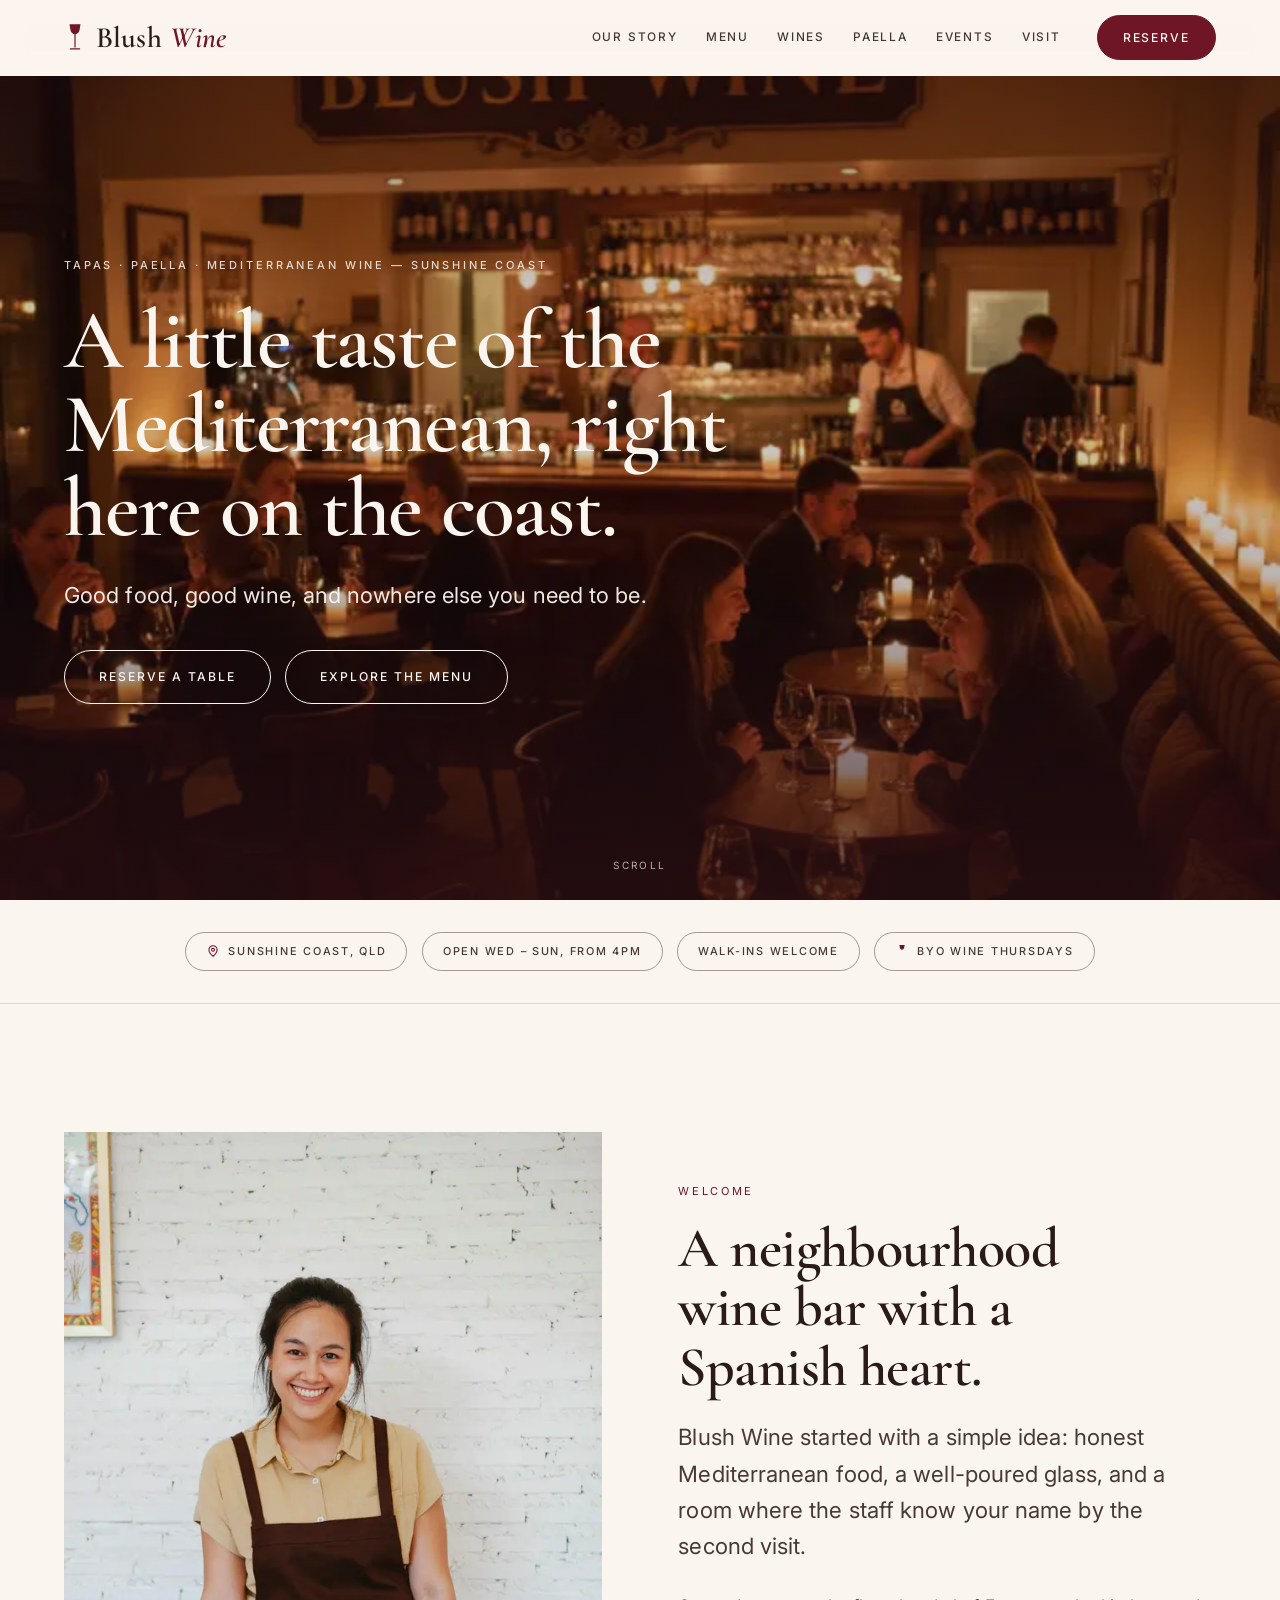
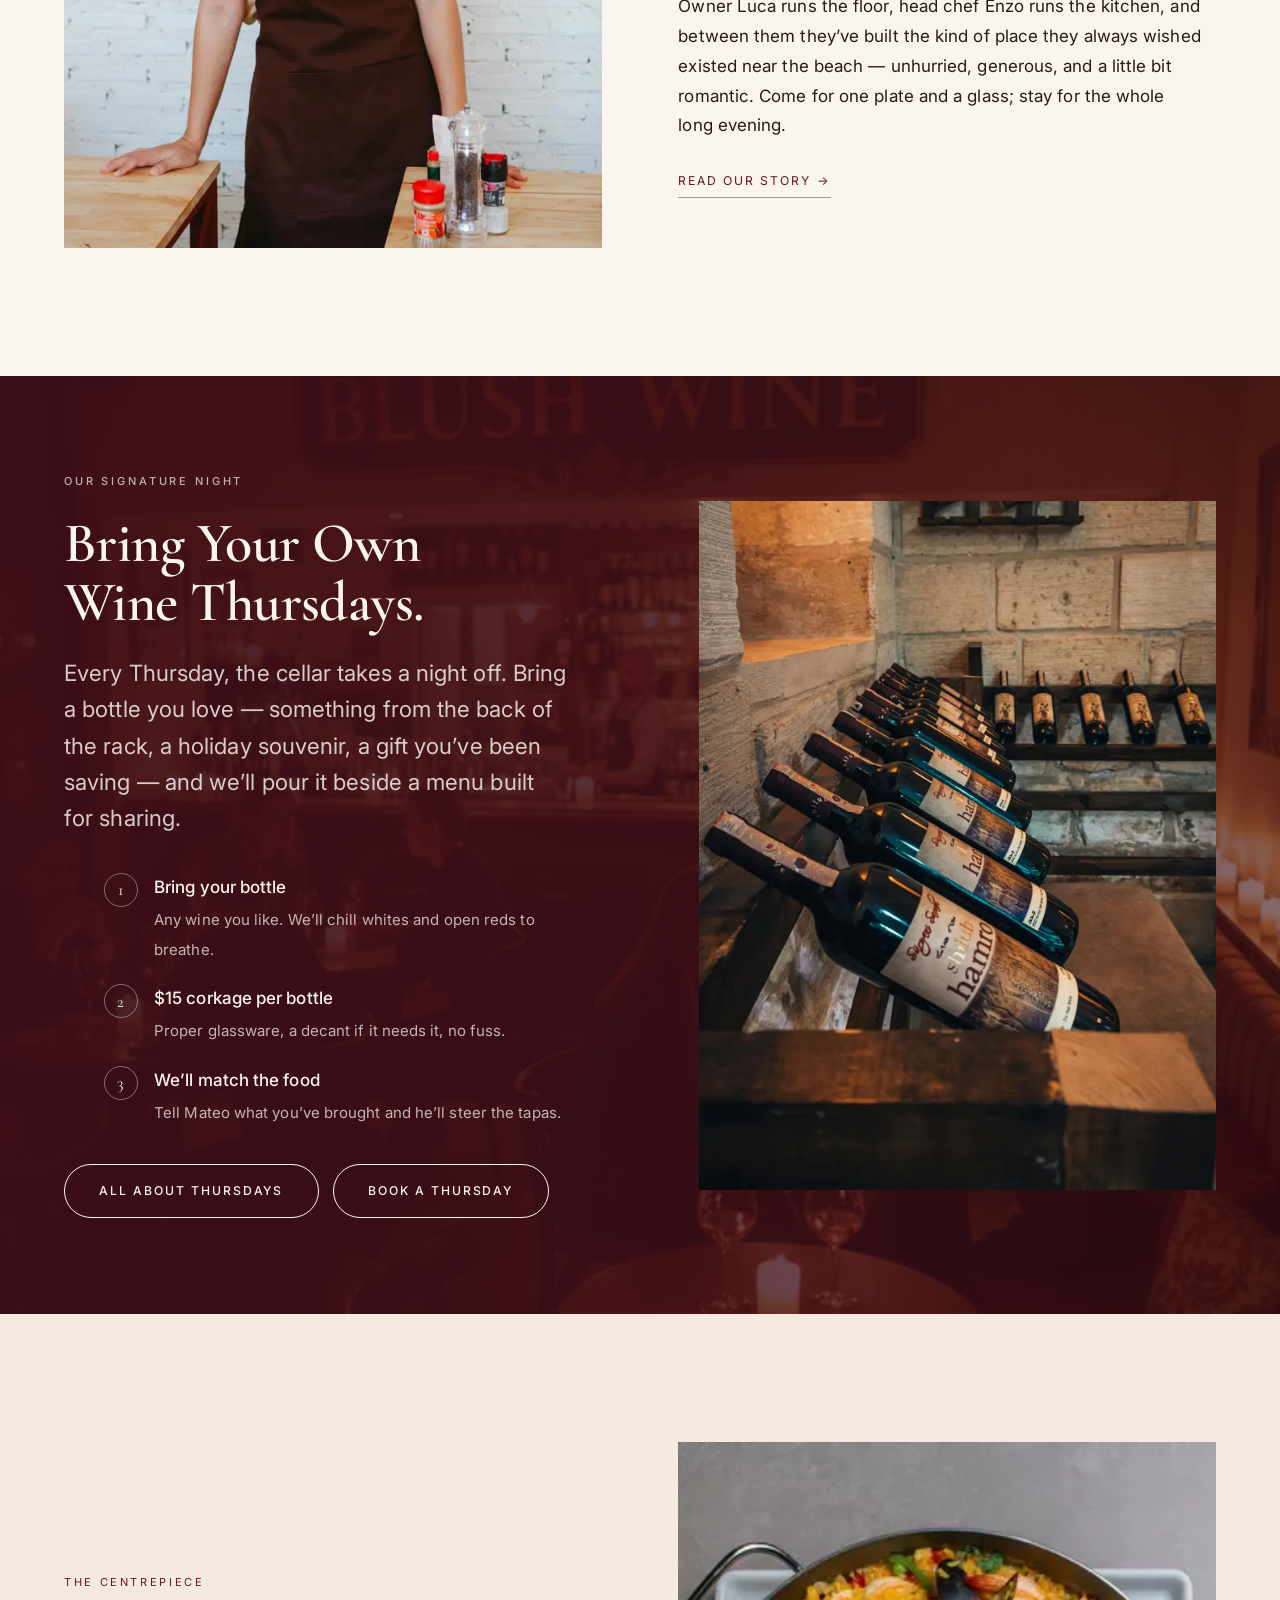
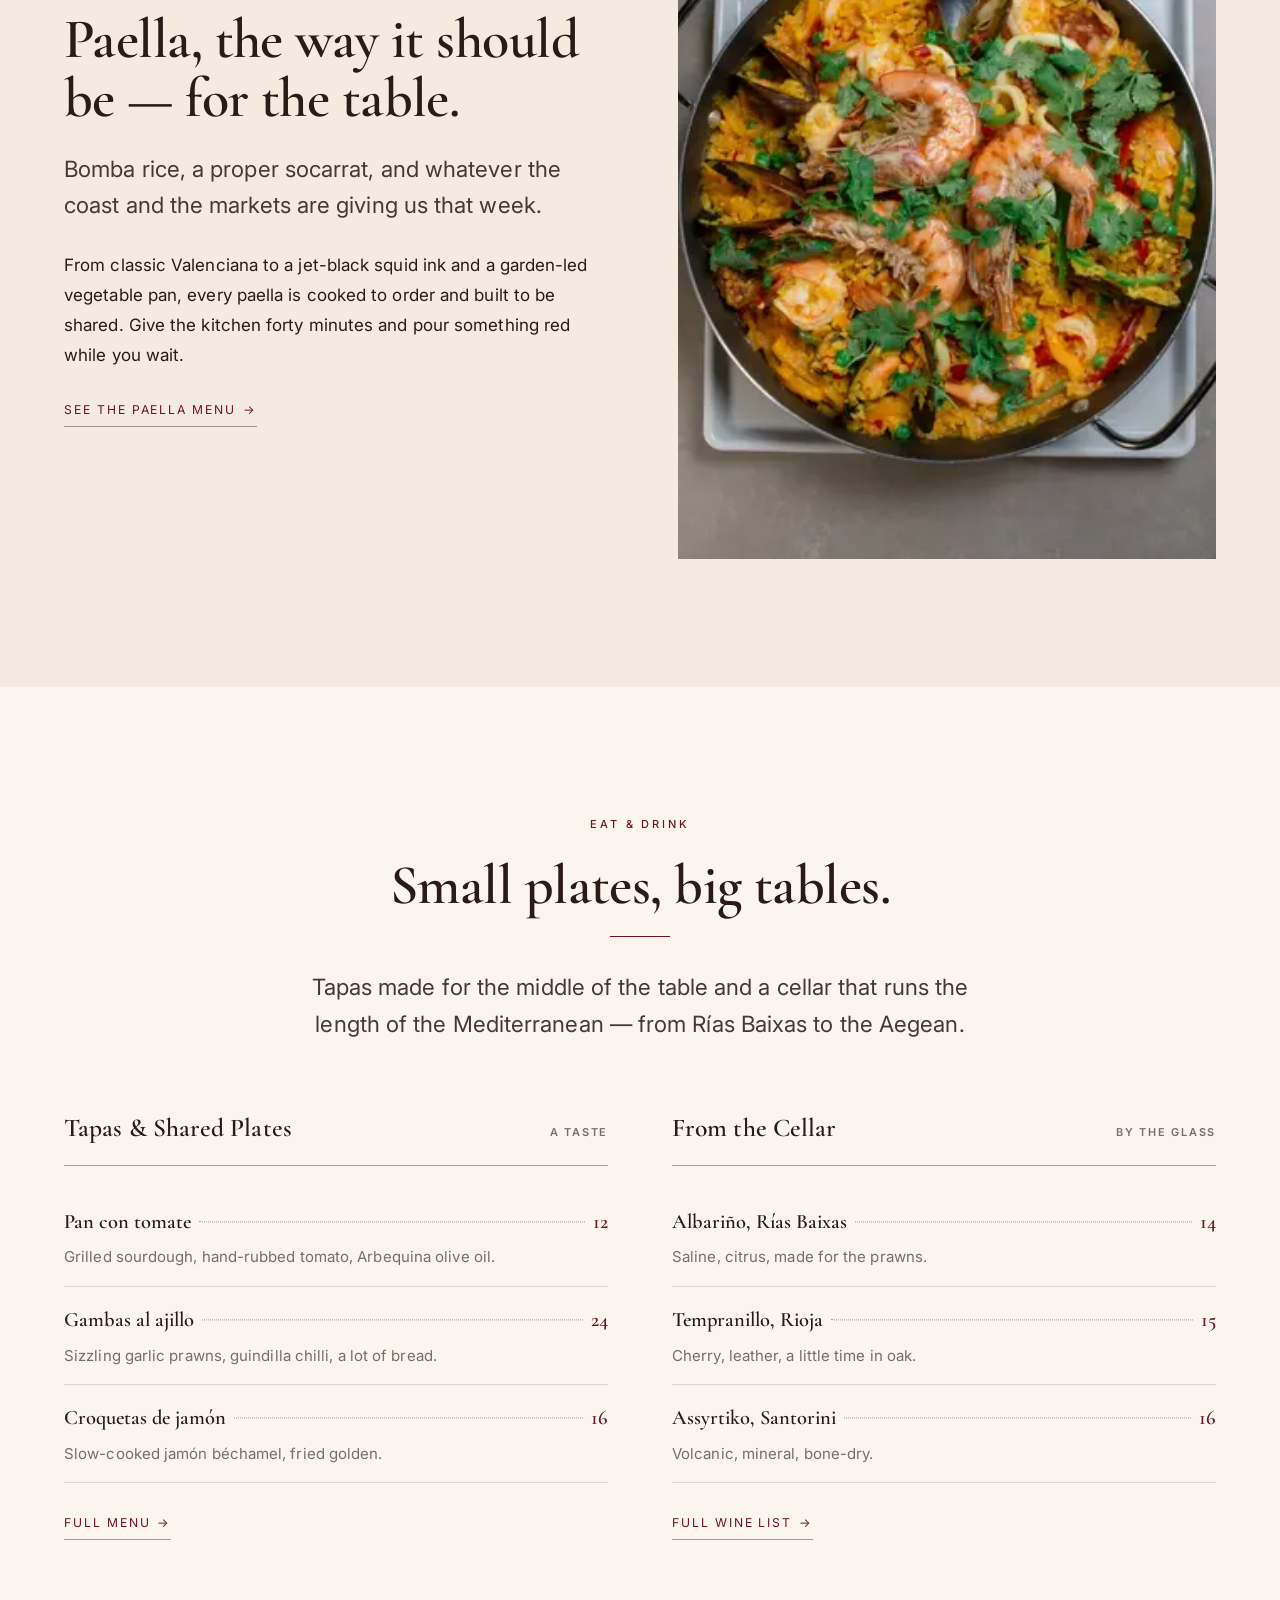
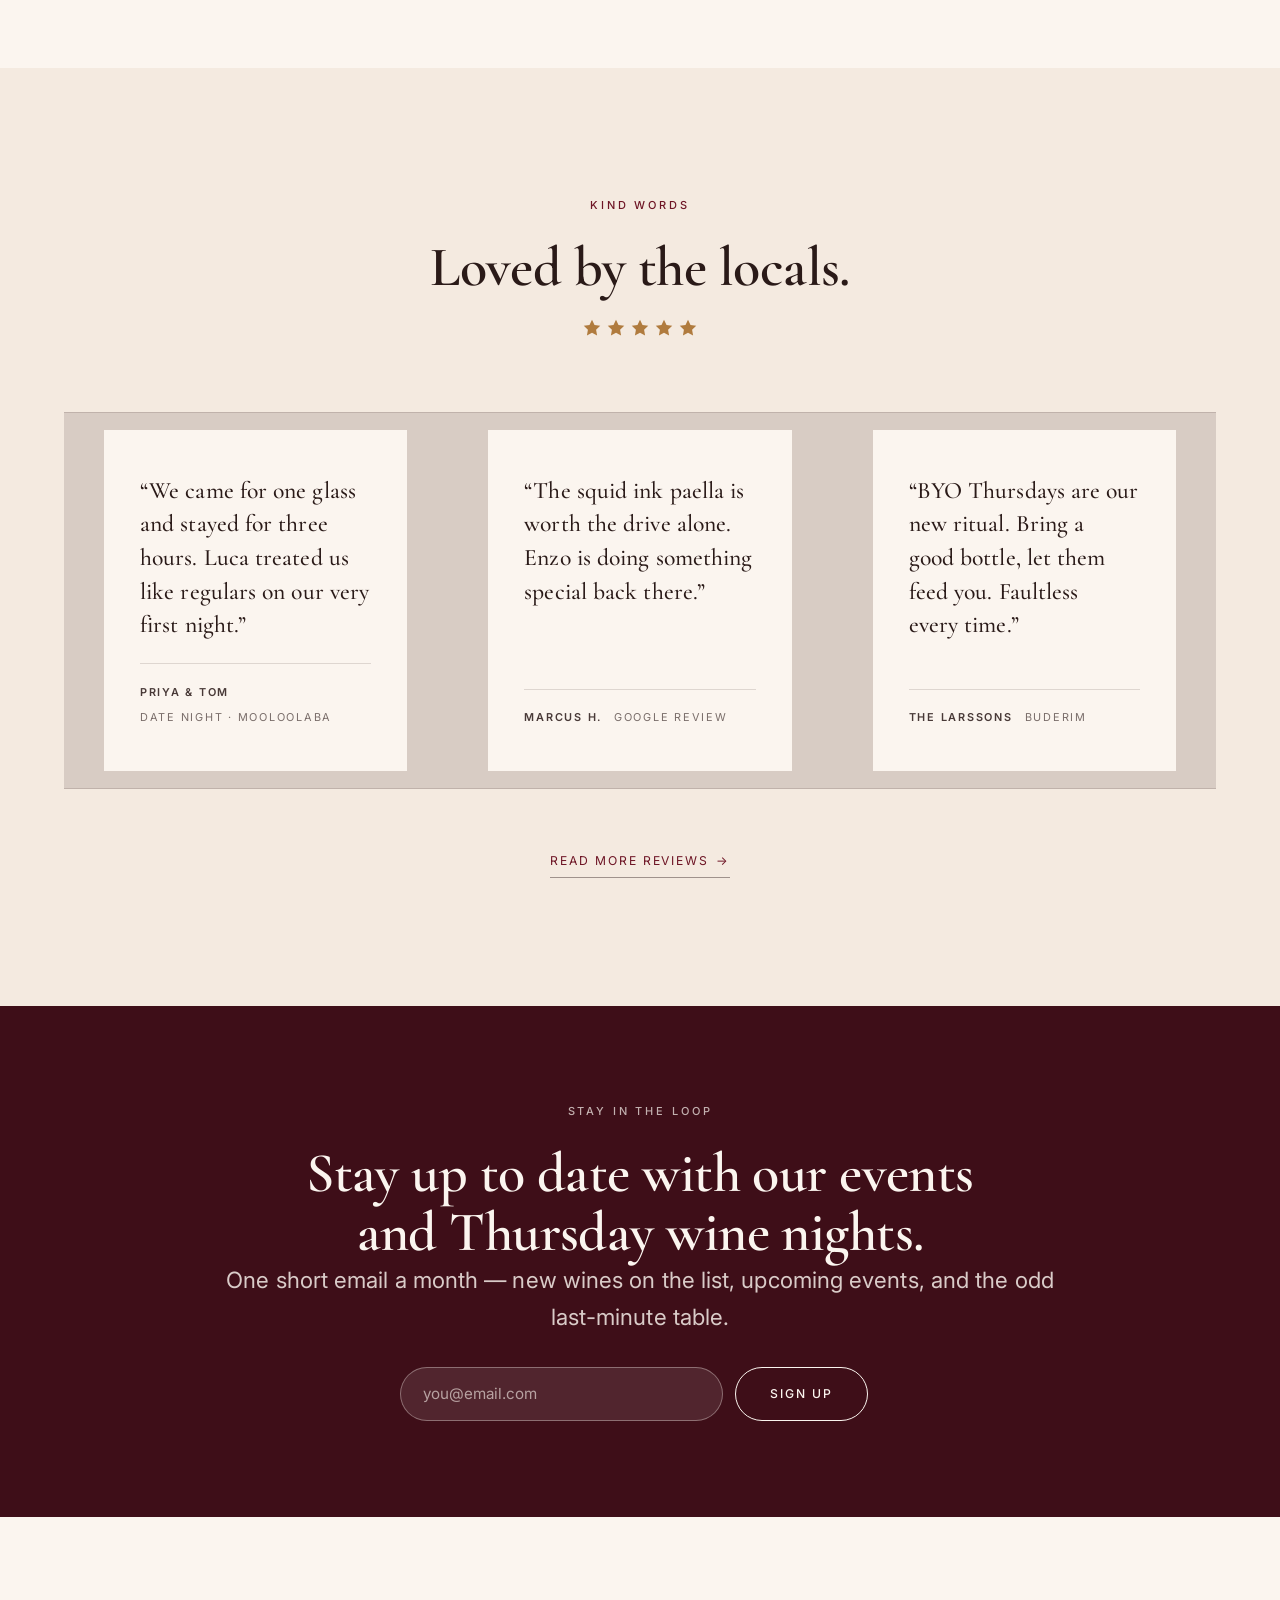
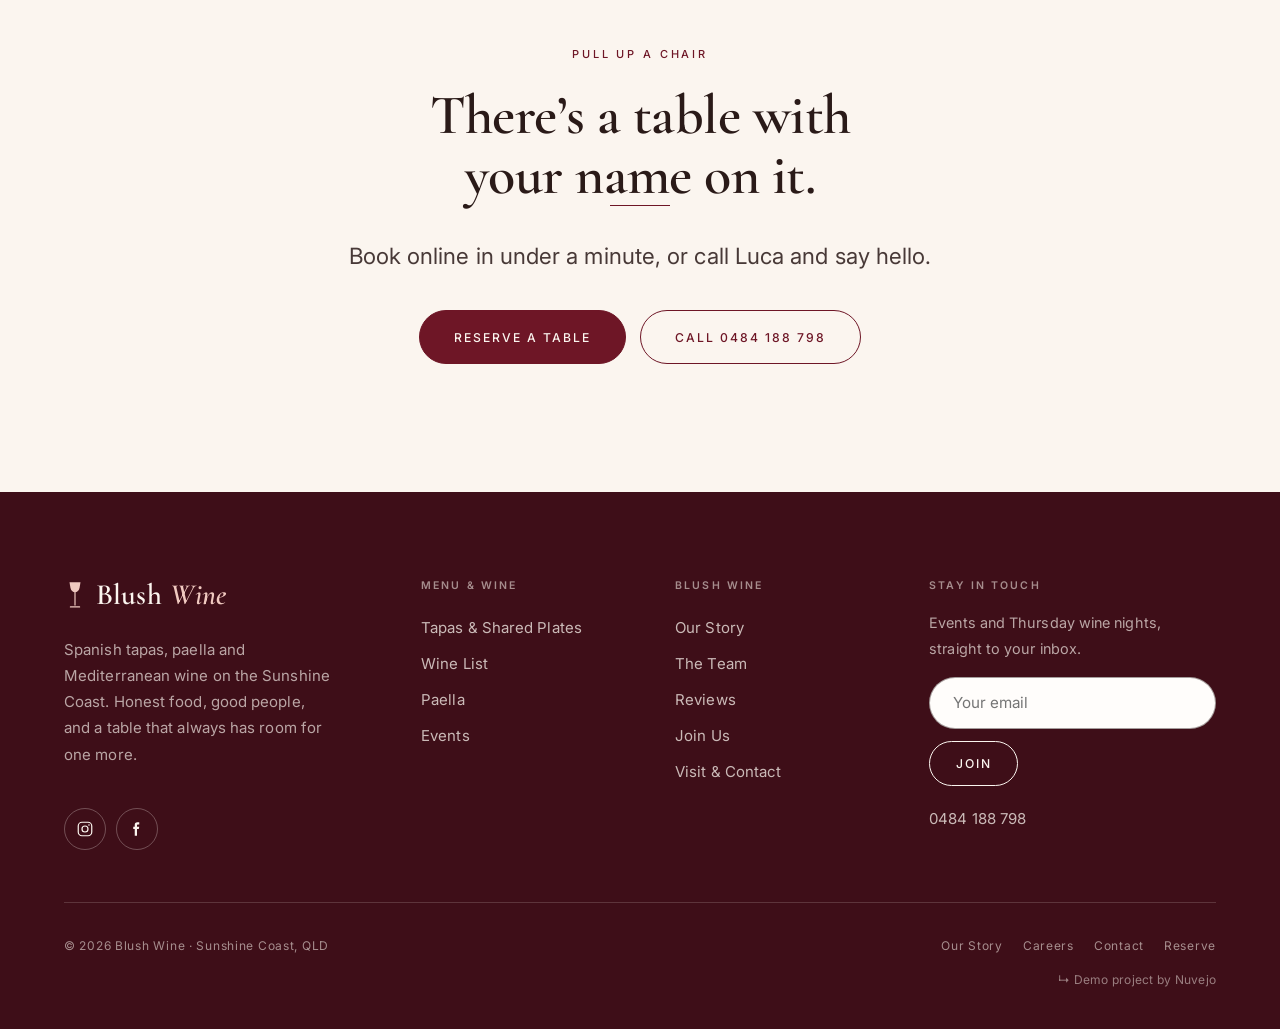
==== commit 2ea189f5: "Add "Demo project by Nuvejo" badge to footer Co-Authored-By: Claude Sonnet 5.5 <noreply@anthropic.co" ====
--- a/index.html
+++ b/index.html
@@ -27,7 +27,7 @@
 <link rel="preconnect" href="https://fonts.googleapis.com">
 <link rel="preconnect" href="https://fonts.gstatic.com" crossorigin>
 <link rel="stylesheet" href="https://fonts.googleapis.com/css2?family=Cormorant+Garamond:ital,wght@0,400;0,500;0,600;1,500;1,600&family=Inter:wght@300;400;500&display=swap">
-<link rel="stylesheet" href="css/style.css?v=1">
+<link rel="stylesheet" href="css/style.css?v=2">
 <link rel="preload" as="image" href="images/blushwine.webp">
 
 <script type="application/ld+json">
@@ -335,6 +335,7 @@
         <li><a href="book.html">Reserve</a></li>
       </ul>
     </div>
+    <div class="demo-badge-row"><a class="demo-badge" href="https://nuvejo.com.au" target="_blank" rel="noopener">↳ Demo project by Nuvejo</a></div>
   </div>
 </footer>
 
--- a/css/style.css
+++ b/css/style.css
@@ -614,3 +614,8 @@
   .header, .drawer, .burger, .hero__scroll, .map, .booking__summary { display: none !important; }
   body { background: #fff; color: #000; }
 }
+
+/* Demo badge — links back to nuvejo.com.au */
+.demo-badge-row { display: flex; justify-content: flex-end; margin-top: 1rem; }
+.demo-badge { font-size: 12px; line-height: 1.4; letter-spacing: 0.02em; color: inherit; opacity: 0.65; text-decoration: none; transition: opacity 0.2s ease; }
+.demo-badge:hover, .demo-badge:focus-visible { opacity: 1; text-decoration: underline; }
